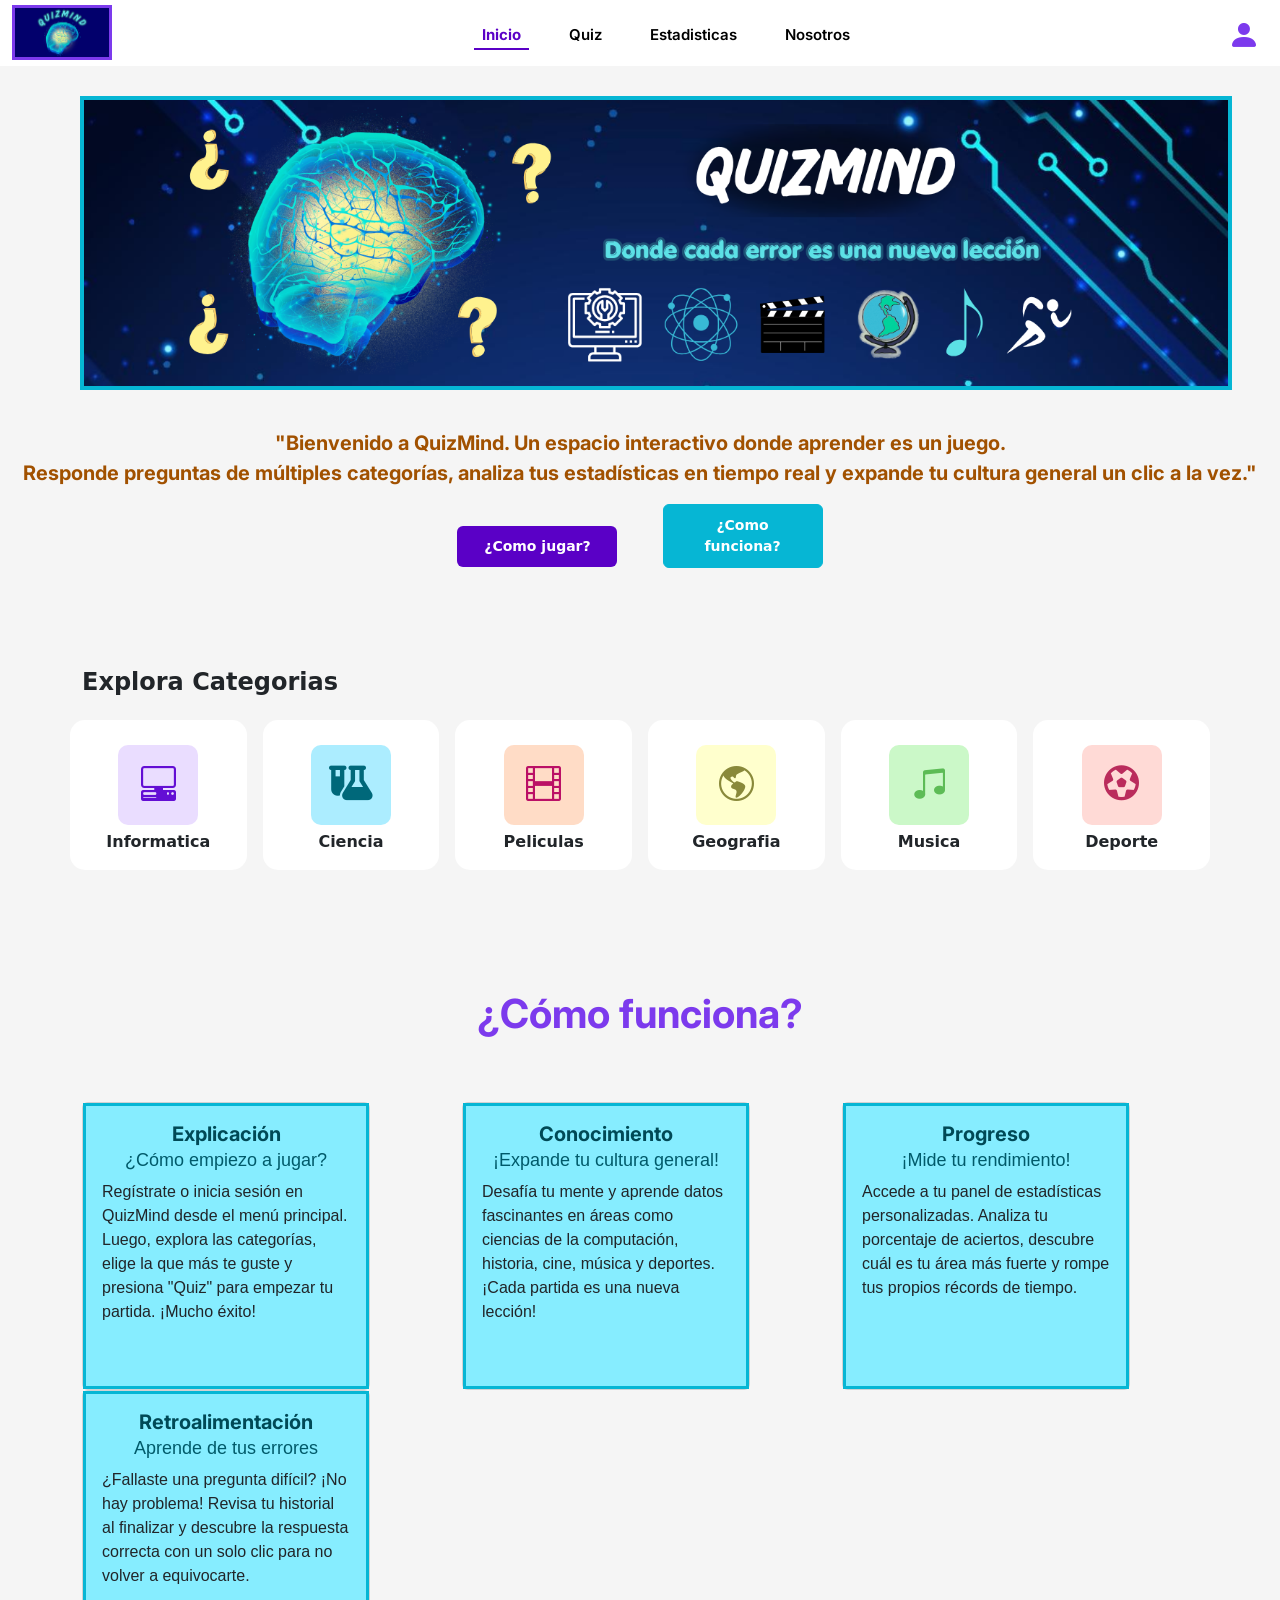
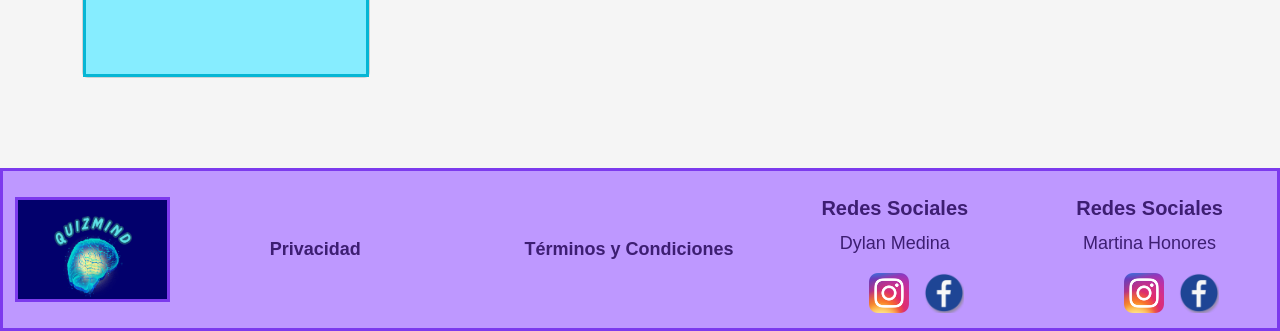
==== index.html @ b4faa13b "avanze final hoy miercoles" ====
<!doctype html>
<html lang="es">
  <head>
    <meta charset="utf-8">
    <meta name="viewport" content="width=device-width, initial-scale=1">
    <title>Index</title>
    <link href="https://cdn.jsdelivr.net/npm/bootstrap@5.3.8/dist/css/bootstrap.min.css" rel="stylesheet" integrity="sha384-sRIl4kxILFvY47J16cr9ZwB07vP4J8+LH7qKQnuqkuIAvNWLzeN8tE5YBujZqJLB" crossorigin="anonymous">
    <link rel="stylesheet" href="/Css/style.css">

    <link rel="stylesheet" href="https://cdn.jsdelivr.net/npm/bootstrap-icons@1.11.3/font/bootstrap-icons.min.css">
    <link rel="stylesheet" href="https://cdnjs.cloudflare.com/ajax/libs/font-awesome/6.5.2/css/all.min.css" />
    <link href="https://fonts.googleapis.com/css2?family=Montserrat:wght@400;500;600;700&display=swap" rel="stylesheet">

    <link rel="preconnect" href="https://fonts.googleapis.com">
    <link rel="preconnect" href="https://fonts.gstatic.com" crossorigin>
    <link href="https://fonts.googleapis.com/css2?family=Inter:wght@300;400;600;700&display=swap" rel="stylesheet">
  </head>
<body>
  <nav class="navbar navbar-expand-lg bg-body-tertiary p-0">
    <div class="container-fluid barra-navegacion">
      <a class="navbar-brand m-0" href="/index.html" style="z-index: 2;">
        <img src="/Img/Logo Proyecto Quiz Interactivo.png" alt="Logo de QuizMind" class="logo-navbar">
      </a>

      <button style="background-color: white;" class="navbar-toggler" type="button" data-bs-toggle="collapse" data-bs-target="#navbarSupportedContent" aria-controls="navbarSupportedContent" aria-expanded="false" aria-label="Toggle navigation">
        <span class="navbar-toggler-icon"></span>
      </button>
      
      <div class="collapse navbar-collapse" id="navbarSupportedContent">
        
        <div class="flex-lg-fill d-none d-lg-block"></div>

        <ul class="navbar-nav nav-underline mx-auto mb-2 mb-lg-0"> 
          <li class="nav-item texto-color">
            <a class="nav-link mx-2 active link-index" aria-current="page" href="/index.html">Inicio</a>
          </li>
          <li class="nav-item texto-color">
            <a class="nav-link mx-2" id="link-quiz-desde-index" href="#">Quiz</a>
          </li>
          <li class="nav-item texto-color">
            <a class="nav-link mx-2" href="/estadisticas.html">Estadisticas</a>
          </li>
          <li class="nav-item texto-color">
            <a class="nav-link mx-2" href="/nosotros.html">Nosotros</a>
          </li>
        </ul>
        
        <ul class="navbar-nav d-flex align-items-center justify-content-end flex-lg-fill" id="seccion-login"> 
          <li class="nav-item texto-color">
            <a class="nav-link link-opacity-50 link-opacity-100-hover" href="#" data-bs-toggle="modal" data-bs-target="#modalComentarios">
              <i class="bi bi-person-fill fs-2 i-login"></i>
            </a>
          </li>
        </ul>

        <ul class="navbar-nav d-flex align-items-center justify-content-end flex-lg-fill icono-sesionCorrecta" id="icono-sesion-correcta"> 
          <li class="nav-item texto-color">
            <i class="bi bi-person-check-fill fs-2" style="color: #1fb7e9; padding-right: 15px;"></i>
          </li>
        </ul>

      </div>
    </div>
  </nav>
  
  <!--secciones modal:  -->

  <!--modal login: -->
  <div class="modal fade" id="modalComentarios" tabindex="-1" aria-labelledby="modalComentariosLabel" aria-hidden="true">
    <div class="modal-dialog">
      <div class="modal-content text-dark">
        <form id="login">
          <div class="modal-header fondo-titulo">
            <p class="fw-bold titulo-sesion mb-0" id="modalComentariosLabel">Registrate</p>
            <button type="button" class="btn-close" data-bs-dismiss="modal" aria-label="Close"></button>
          </div>
          
          <div class="modal-body">
            <label for="loginUser" class="form-label fw-bold">Usuario</label>
            <input type="text" class="form-control form-control-sm mb-3" id="loginUser" placeholder="Nombre de usuario" name="nombre" required>
            
            <label for="loginEmail" class="form-label fw-bold">Correo electrónico</label>
            <input type="email" class="form-control form-control-sm mb-3" id="loginEmail" placeholder="Correo existente" name="gmail" required>
            
            <label for="loginPassword" class="form-label fw-bold">Contraseña</label>
            <input type="password" class="form-control form-control-sm mb-3" id="loginPassword" placeholder="Contraseña" name="contraseña" required>
          </div>
          
          <div class="modal-footer color-btn">
            <div class="d-grid gap-2 col-10 mx-auto">
              <button type="submit" class="btn btn-md" id="btn-enviar"  style="background-color: #7C3AED; color: white;">Enviar</button>
            </div>
          </div>
        </form>
      </div>
    </div>
  </div>
  <!--banner principal-->
  <div class="container-fluid p-0 m-0 d-flex justify-content-center">
    <div class="row">
      <div class="col-12"> <!--  /Img/Banner Proyecto Quiz Interactivo.png    -->
        <picture>
          <img src="/Img/Banner Proyecto Quiz Interactivo.png" class="img-fluid img-banner" alt="Banner de QuizMind">
        </picture>
        <p class="banner-description">"Bienvenido a QuizMind. Un espacio interactivo donde aprender es un juego. </br>Responde preguntas de múltiples categorías, 
        analiza tus estadísticas en tiempo real y expande tu cultura general un clic a la vez."</p>
      </div>
      <div class="col-12 text-center">
        <button class="btn1" id="botonQuizRapido">¿Como jugar?</button>
        <button class="btn2" id="btn-comofunciona">¿Como funciona?</button> 
      </div>
      <div id="contenedorModal"></div>
    </div>
  </div>
  
  <div class="seccion-alerta" id="alerta">
    
  </div>


<!--seccion de categorias-->

  <div class="container" id="seccion-categorias">
    <div id="titulo-categorias">
      <h4>Explora Categorias</h4>
    </div>
    <div class="row row-cols-7 gap-3 text-center ">

      <div class="col col-categorias justify-content-center">
        <a href="#" class="text-decoration-none text-reset" id="cInformatica">
          <div id="icono1" class="mx-auto seccion-icono">
            <i class="bi bi-pc-display-horizontal icono-diseño"></i>
          </div>
          <div class="categorias-descripcion">
            <p class="mb-0">Informatica</p> 
          </div>
        </a>
      </div>

      <div class="col col-categorias justify-content-center">
        <a href="#" class="text-decoration-none text-reset" id="cCiencia">
          <div id="icono2" class="mx-auto seccion-icono">
            <i class="fa-solid fa-flask-vial icono-diseño"></i>
          </div>

          <div class="categorias-descripcion">
            <p>Ciencia</p>
          </div>
        </a>
      </div>

      <div class="col col-categorias justify-content-center">
        <a href="#" class="text-decoration-none text-reset "id="cPeliculas">
          <div id="icono3" class="mx-auto seccion-icono">
            <i class="bi bi-film icono-diseño"></i>
          </div>

          <div class="categorias-descripcion">
            <p>Peliculas</p>
          </div>
        </a>
      </div>

      <div class="col col-categorias justify-content-center">
        <a href="#" class="text-decoration-none text-reset "id="cGeografia">
          <div id="icono4" class="mx-auto seccion-icono">
            <i class="bi bi-globe-americas icono-diseño"></i>
          </div>

          <div class="categorias-descripcion">
            <p>Geografia</p>
          </div>
        </a>
      </div>

      <div class="col col-categorias justify-content-center">
        <a href="#" class="text-decoration-none text-reset "id="cMusica">
          <div id="icono5" class="mx-auto seccion-icono">
            <i class="bi bi-music-note-beamed icono-diseño"></i>
          </div>

          <div class="categorias-descripcion">
            <p>Musica</p>
          </div>
        </a>
      </div>

      <div class="col col-categorias justify-content-center">
        <a href="#" class="text-decoration-none text-reset "id="cDeportes">
          <div id="icono6" class="mx-auto seccion-icono">
            <i class="fa-regular fa-futbol icono-diseño"></i>
          </div>

          <div class="categorias-descripcion">
            <p>Deporte</p>
          </div>
        </a>
      </div>

    </div>
  </div>

  <div id="contenedorModalDificultad"></div>


  <br><br><br><br><br>
<!--seccion como funciona: 4 tarjetas-->
  <h1>¿Cómo funciona?</h1>
  <div class="container">
    <div class="row">
      <div class="col"> <!--tarjeta 1-->
        <div class="card"> 
          <div class="card-body">
            <h5 class="card-title">Explicación</h5>
            <h6 class="card-subtitle mb-2">¿Cómo empiezo a jugar?</h6>
            <p class="card-text">Regístrate o inicia sesión en QuizMind desde el menú principal. 
              Luego, explora las categorías, elige la que más te guste y presiona "Quiz" para empezar tu partida. ¡Mucho éxito!
            </p>
          </div>
        </div>
      </div>
      <div class="col"> <!--tarjeta 2-->
        <div class="card"> 
          <div class="card-body">
            <h5 class="card-title">Conocimiento</h5>
            <h6 class="card-subtitle mb-2">¡Expande tu cultura general!</h6>
            <p class="card-text">Desafía tu mente y aprende datos fascinantes en áreas como ciencias de la computación, historia, cine, música y deportes. 
              ¡Cada partida es una nueva lección!
            </p>
          </div>
        </div>
      </div>
      <div class="col"> <!--tarjeta 3-->
        <div class="card"> 
          <div class="card-body">
            <h5 class="card-title">Progreso</h5>
            <h6 class="card-subtitle mb-2">¡Mide tu rendimiento!</h6>
            <p class="card-text">Accede a tu panel de estadísticas personalizadas. Analiza tu porcentaje de aciertos, descubre cuál es tu área más fuerte 
              y rompe tus propios récords de tiempo.
            </p>
          </div>
        </div>
      </div>
      <div class="col"> <!--tarjeta 4-->
        <div class="card">
          <div class="card-body">
            <h5 class="card-title">Retroalimentación</h5>
            <h6 class="card-subtitle mb-2">Aprende de tus errores</h6>
            <p class="card-text">¿Fallaste una pregunta difícil? ¡No hay problema! Revisa tu historial al finalizar y descubre la respuesta correcta con un 
              solo clic para no volver a equivocarte.
            </p>
          </div>
        </div>
      </div>
    </div>
  </div>
  <!--pie de pagina-->
  <footer class="container-fluid">
    <div class="row">
      <div class="col">
        <img src="/Img/logo-proyecto-footer.png" alt="Logo" class="img-footer">
      </div>
      <div class="col">
        <a href="#" class="links-footer">Privacidad</a>
      </div>
      <div class="col">
        <a href="#" class="links-footer">Términos y Condiciones</a>
      </div>
      <div class="col rrss">
        <h5 class="h5-footer">Redes Sociales</h5>
        <p class="p-footer">Dylan Medina</p>
        <a href="#"><img src="/Img/logo-ig-sin_fondo.png" class="img-rrss" id="ig1" alt="Instagram"></a>
        <a href="#"><img src="/Img/logo-facebook-sin_fondo.png" class="img-rrss" alt="Facebook"></a>
      </div>
        <div class="col rrss">
          <h5 class="h5-footer">Redes Sociales</h5>
          <p class="p-footer">Martina Honores</p>
          <a href="https://www.instagram.com/princess.darks"><img src="/Img/logo-ig-sin_fondo.png" class="img-rrss" id="ig2" alt="Instagram"></a>
          <a href="https://web.facebook.com/profile.php?id=61559574287028"><img src="/Img/logo-facebook-sin_fondo.png" class="img-rrss" alt="Facebook"></a>
        </div>
    </div>
  </footer>
  <script src="https://cdn.jsdelivr.net/npm/bootstrap@5.3.8/dist/js/bootstrap.bundle.min.js" integrity="sha384-FKyoEForCGlyvwx9Hj09JcYn3nv7wiPVlz7YYwJrWVcXK/BmnVDxM+D2scQbITxI" crossorigin="anonymous"></script>

  <script src="/Js/main.js"></script>
</body>
</html>
---- Css/style.css ----
body{   /*texto para ver si se subio*/
    background-color: #F5F5F5;
}
.linea div{
    border: 1px solid red;
}
.barra-navegacion{
    background-color: #ffffff;
    font-size: 15px;
    font-family: Inter, sans-serif;
    font-weight: 600;
}
.texto-color a{
    color: rgb(0, 0, 0) !important;
}
.nav-underline .nav-link:hover {
    --bs-nav-underline-border-color: #5A00C6 !important; 
    color: #5A00C6 !important; 
}
/* Cambia el color de la línea en la pestaña que está activa (Active) */
.nav-underline .nav-link.active {
    --bs-nav-underline-border-color: #5A00C6 !important; 
    color: #5A00C6 !important; 
}
/* Reduce la separación entre el texto y la línea de nav-underline */
.navbar-nav .nav-link {
    padding-bottom: 2px; 
}
.logo-navbar{
    width: 100px; 
    height: 55px; 
    object-position: left;
    border: 3px solid #7C3AED;
    margin-bottom: 1px;
}
/*icono login*/
.i-login{
    color:#7C3AED;
}

.ocultar-register{
    display: none !important;
}
.icono-sesionCorrecta{
    display: none !important;
}
.seccion-alerta{
    position: fixed;
    top: 20%; 
    left: 50%;
    transform: translate(-50%, -50%); 
    border-radius: 5px;
}

.desactivador-de-alerta{
    display: none !important;
}

/*img del banner*/
.img-banner{
    width: 90%;
    margin-top: 30px;
    margin-left: 80px;
    border: 4px solid #06B6D4;
}
/*breve descripcion bajo el banner*/
.banner-description{
    text-align: center;
    margin-top: 3%;
    font-size: 20px;
    font-family: Inter, sans-serif;
    font-weight: bold;
    color:#A15100;
}
/*diseno de botones bajo el banner*/

.btn1, .btn2 {
    padding: 10px 22px; 
    font-size: 14px;
    font-weight: 600; 
    border: none;
    border-radius: 6px; 
    width: 160px;
}
.btn1 {
    background-color: #5A00C6; 
    color: #ffffff;
    margin-right: 40px;
}
.btn2 {
    background-color: #06B6D4; 
    color: #ffffff;
    border: 1px solid #06B6D4; 
}
.btn1, .btn2 {
    transition: transform 0.2s ease, color 0.2s ease;
}

.btn2:hover, .btn1:hover{
    transform: translateY(-5px);
}

/* aca termina */

/* col-categoria */
/*diseño modal de quiz rapido */
.titulo-modal-btn{
    text-align: center;
    font-family: Inter, sans-serif;
    font-weight: bold;
    color: #630ED4;
}
.btn1-cerrar-modal{
    color: #A15100;
}
.h3-modal-btn{
    text-align: justify;
    font-family: Inter, sans-serif;
    font-weight: bold;
    color: #630ED4;
    margin-top: 3%;
}
.p-modal-btn{
    text-align: justify;
    font-family: Montserrat, sans-serif;
    color: #333;
    margin-top: 3%;
}
.img1-modal{
    width: 10%;
    text-align: justify;
    margin-bottom: 10px;
}
.btn2-cerrar-modal{
    padding: 10px 22px; 
    font-size: 14px;
    font-weight: 600; 
    border-radius: 6px; 
    background-color: #A15100;
}
.img-quiz{
    width: 40%;
    margin-top: 2%;
    margin-bottom: 3%;
    margin-left: 30%;
    border: 3px solid #7C3AED;
    text-align: center;
}
.category-title{
    margin-left: 9%;
    font-family: Arial, Helvetica, sans-serif;
    font-size: 20px;
    font-weight: bold;
    color: #A15100;
}
.question-title{
    text-align: left;
    margin-left: 9%;
    margin-top: 2%;
    color: #7C3AED;
    font-size: 20px;
    font-weight: bold;
}
.alternativa-a{
    background-color: #06B6D4; 
    color: #333;
    border: 1px solid #06B6D4; 
    margin-top: 3%;
    width: 20%;
    font-size: 18px;
    padding: 10px 22px; 
}
.alternativa-a:hover{
    background-color: #A15100;
    color: white;
}
.alternativa-b{
    background-color: #06B6D4; 
    color: #333;
    border: 1px solid #06B6D4; 
    margin-top: 3%;
    margin-left: 5%;
    width: 20%;
    font-size: 18px;
    padding: 10px 22px; 
}
.alternativa-b:hover{
    background-color: #A15100;
    color: white;
}
.alternativa-c{
    background-color: #06B6D4; 
    color: #333;
    border: 1px solid #06B6D4; 
    margin-top: 3%;
    width: 20%;
    font-size: 18px;
    padding: 10px 22px; 

}
.alternativa-c:hover{
    background-color: #A15100;
    color: white;
}
.alternativa-d{
    background-color: #06B6D4; 
    color: #333;
    border: 1px solid #06B6D4; 
    margin-top: 3%;
    margin-left: 5%;
    width: 20%;
    font-size: 18px;
    padding: 10px 22px; 
}
.alternativa-d:hover{
    background-color: #A15100;
    color: white;
}
.saltar{
    padding: 10px 22px; 
    font-size: 14px;
    font-weight: 600; 
    border: none;
    width: 160px;
    margin-left: 39%;
    margin-top: 3%;
    background-color: #7C3AED;
}
.saltar:hover{
    background-color: #06B6D4;;
    color: #333;
}
.siguiente{
    padding: 10px 22px; 
    font-size: 14px;
    font-weight: 600; 
    border: none;
    width: 160px;
    margin-top: 3%;
    background-color: #7C3AED; 
}
.siguiente:hover{
    background-color: #06B6D4;;
    color: #333;
}
#seccion-categorias{
    margin-top: 100px;
    
}
.col-categorias{
    background-color: white;
    border-radius: 15px;
}
.seccion-icono{
    width: 80px;
    height: 80px;
    border-radius: 10px;
    padding-top: 13px;
    margin-top: 25px;
}

.categorias-descripcion p{
    font-weight: bold;
}
.categorias-descripcion{
    margin-top: 5px;
}

#icono1{
    font-size: 35px;
    color: #630ED4;
    background-color: #EADDFF;
}
#icono2{
    font-size: 35px;
    color: #00687A;
    background-color: #ACEDFF;
}
#icono3{
    font-size: 35px;
    color: #bb1066;
    background-color: #FFDCC6;
}
#icono4{
    font-size: 35px;
    color: #89893a;
    background-color: #ffffcd;
}
#icono5{
    font-size: 35px;
    color: #5dbc56;
    background-color: #cbf8c8 ;
}
#icono6{
    font-size: 35px;
    color: #BA2C5C;
    background-color: #FFDAD6;
}

#titulo-categorias h4{
    font-weight: bold;
    padding-bottom: 15px;
}
/*Diseño modal de dificultades*/
.col-dificultad{
    background-color: #EADDFF;
    border: 3px solid #630ED4;
    margin: 15px;
}
.p-dificultad{
    text-align: center;
    font-family: Inter, sans-serif;
    font-weight: bold;
    font-size: 30px;
    color: #7C3AED;
}
.seccion-dificultad{
    text-align: center;
    width: 120px;
    height: 120px;
    border-radius: 10px;
    padding-top: 13px;
    margin-top: 25px;
}
.iconos-dificultad{
    font-size: 60px;
    font-weight: bold;
    color:#06B6D4;
}
/*Diseño seccion ¿como funciona?*/
h1{
    text-align: center;
    margin-bottom: 5%;
    font-family: Inter, sans-serif;
    font-weight: bold;
    color: #7C3AED;
}
.card{
    width: 18rem;
    height: 18rem;
}
.card-body{
    background-color: #86edff;
    border: 3px solid #06B6D4;
    height: 18rem;
}
.card-title{
    font-family: Inter, sans-serif;
    font-weight: bold;
    text-align: center;
    color: #004956;
}
.card-subtitle{
    font-family: Arial, Helvetica, sans-serif;
    text-align: center;
    color: #005a6a;
    font-size: 18px;
}
.card-text{
    font-family: Arial, Helvetica, sans-serif;
}




/*diseño footer*/
footer{
    margin-top: 7%;
    background-color: #be98ff;
    border: 3px solid #7C3AED;
    padding: 15px;
}
footer > *{
    justify-content: center;
    align-items: center;
}
.img-footer{
    width: 155px; 
    height: 105px; 
    object-position: left;
    border: 3px solid #7C3AED;
}
.links-footer{
    justify-content: center;
    align-items: center;
    text-decoration: none;
    color: #3d1e72;
    font-family: Arial, Helvetica, sans-serif;
    font-size: 18px;
    font-weight: bold;
}
.rrss{
    justify-content: center;
    align-items: center;
}
.img-rrss{
    width: 40px; 
    height: 40px; 
    object-fit: contain; 
}
#ig1{
    margin-right: 10px;
    margin-left: 90px;
}
#ig2{
    margin-right: 10px;
    margin-left: 90px;
}
.h5-footer, .p-footer{
    margin-top: 10px;
    text-align: center;
    font-family: Arial, Helvetica, sans-serif;
    color: #3d1e72;
}
.h5-footer{
    font-weight: bold;
}
.p-footer{
    font-size: 18px;
}







.ocultar_categorias_quiz{
    display: none !important;
}

.seccion-categoria{
    cursor: pointer; /*para cambiar el cursor del puntero a tipo link*/
}



/*diseño para la parte de resumen de resultados del quiz*/
.results {
    text-align: center;
}

.result-icon {
    font-size: 4rem;
    margin-bottom: 20px;
}

.score {
    font-size: 2rem;
    font-weight: bold;
    margin-bottom: 20px;
}

.ocultar-circulo-cargando{
    display: none;
}


.img-quiz{
    width: 70%;
    margin-top: 2%;
    margin-bottom: 3%;
    margin-left: 15%;
    border: 3px solid #7C3AED;
}
.category-title{
    margin-left: 9%;
    font-family: Arial, Helvetica, sans-serif;
    font-size: 20px;
    font-weight: bold;
    color: #A15100;
}
.question-title{
    text-align: left;
    margin-left: 9%;
    margin-top: 2%;
    color: #7C3AED;
    font-size: 20px;
    font-weight: bold;
}
.alternativa-a{
    background-color: #06B6D4; 
    color: #333;
    border: 1px solid #06B6D4; 
    margin-top: 3%;
    width: 20%;
    font-size: 18px;
    padding: 10px 22px; 
}
.alternativa-a:hover{
    background-color: #A15100;
    color: white;
}
.alternativa-b{
    background-color: #06B6D4; 
    color: #333;
    border: 1px solid #06B6D4; 
    margin-top: 3%;
    margin-left: 5%;
    width: 20%;
    font-size: 18px;
    padding: 10px 22px; 
}
.alternativa-b:hover{
    background-color: #A15100;
    color: white;
}
.alternativa-c{
    background-color: #06B6D4; 
    color: #333;
    border: 1px solid #06B6D4; 
    margin-top: 3%;
    width: 20%;
    font-size: 18px;
    padding: 10px 22px; 

}
.alternativa-c:hover{
    background-color: #A15100;
    color: white;
}
.alternativa-d{
    background-color: #06B6D4; 
    color: #333;
    border: 1px solid #06B6D4; 
    margin-top: 3%;
    margin-left: 5%;
    width: 20%;
    font-size: 18px;
    padding: 10px 22px; 
}
.alternativa-d:hover{
    background-color: #A15100;
    color: white;
}
.saltar{
    padding: 10px 22px; 
    font-size: 14px;
    font-weight: 600; 
    border: none;
    width: 160px;
    margin-left: 485px;
    margin-top: 3%;
    background-color: #7C3AED;
    margin-left: 39%;
}
.saltar:hover{
    background-color: #06B6D4;;
    color: #333;
}
.siguiente{
    padding: 10px 22px; 
    font-size: 14px;
    font-weight: 600; 
    border: none;
    width: 160px;
    margin-top: 3%;
    background-color: #7C3AED; 
}
.siguiente:hover{
    background-color: #06B6D4;;
    color: #333;
}
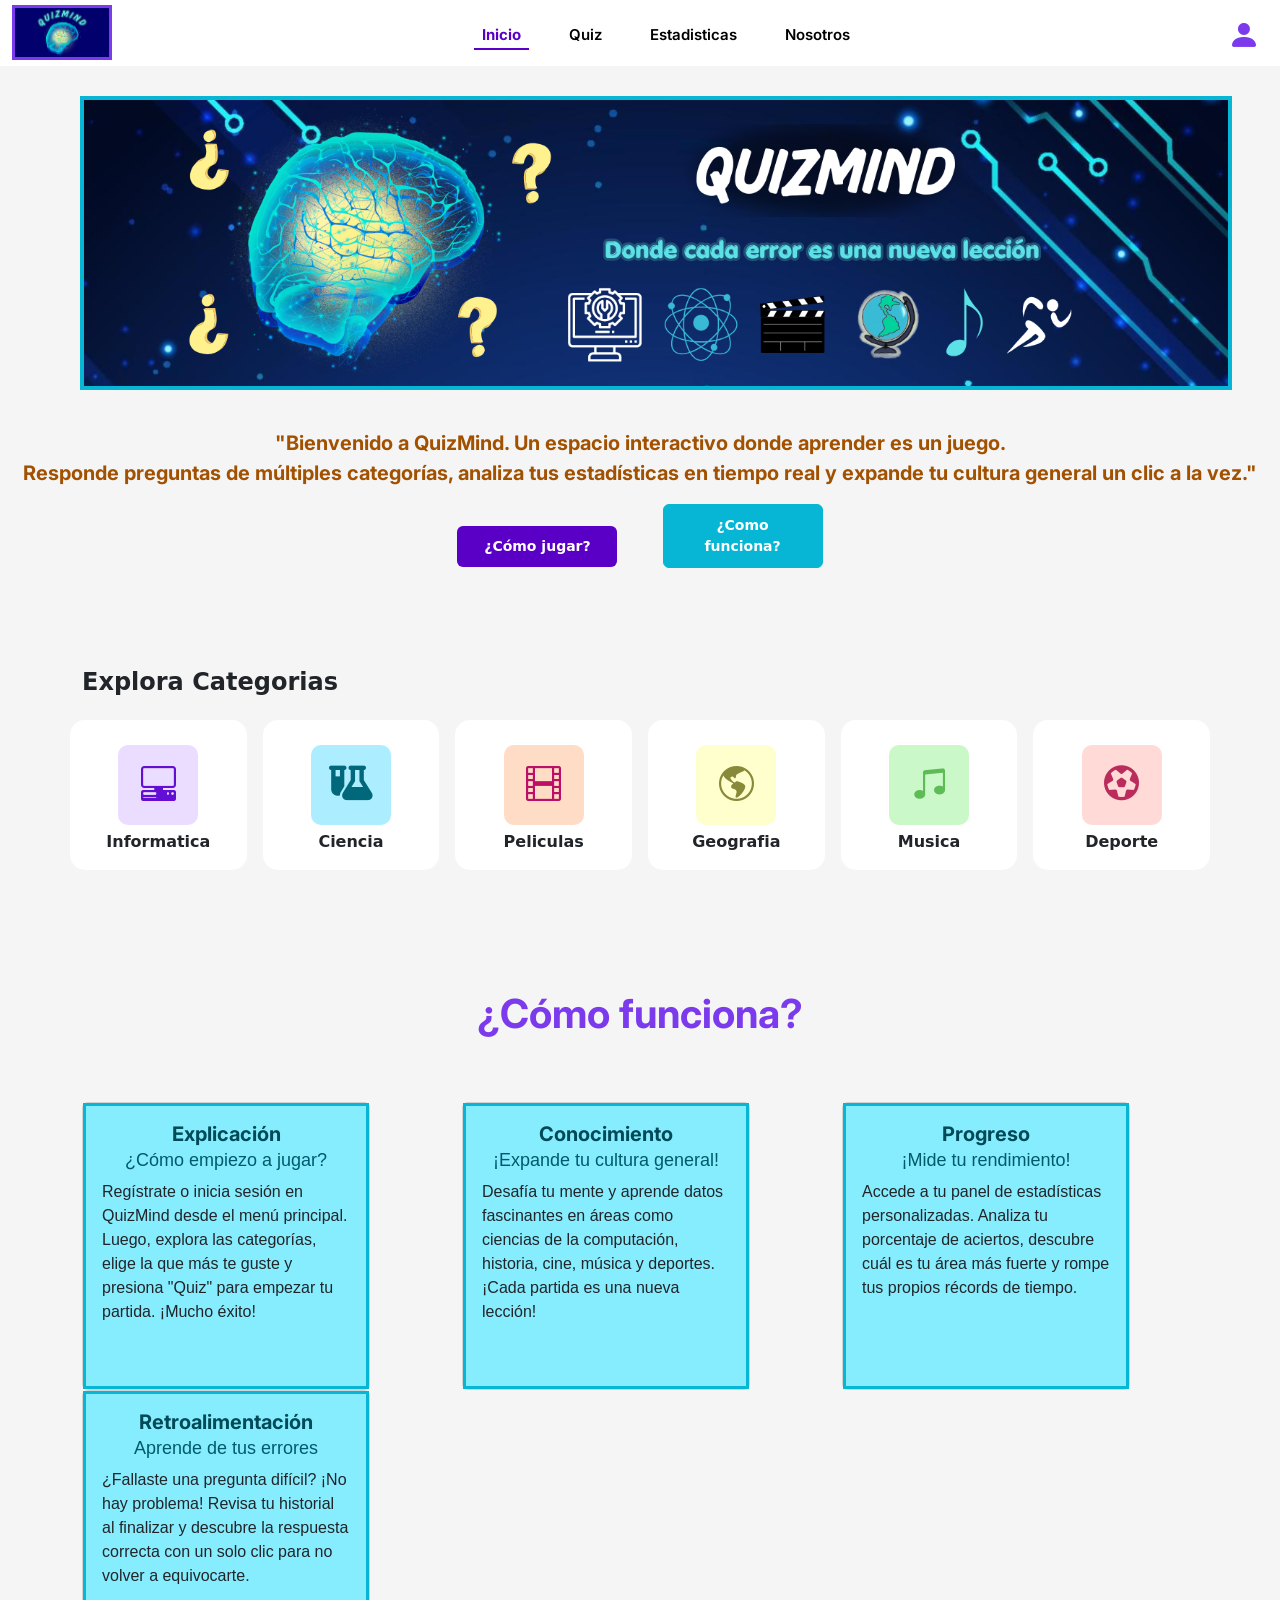
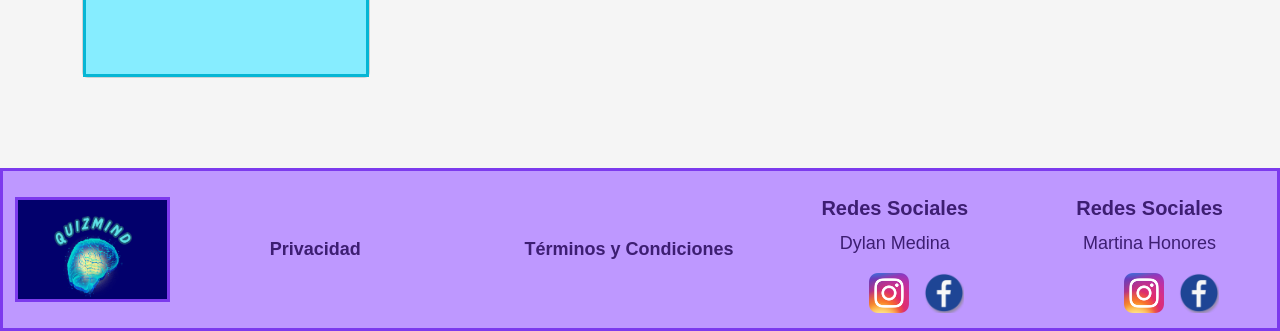
==== commit 027433fe: "merge con el codigo martina" ====
--- a/index.html
+++ b/index.html
@@ -106,7 +106,7 @@
         analiza tus estadísticas en tiempo real y expande tu cultura general un clic a la vez."</p>
       </div>
       <div class="col-12 text-center">
-        <button class="btn1" id="botonQuizRapido">¿Como jugar?</button>
+        <button class="btn1" id="botonQuizRapido">¿Cómo jugar?</button>
         <button class="btn2" id="btn-comofunciona">¿Como funciona?</button> 
       </div>
       <div id="contenedorModal"></div>
@@ -199,6 +199,7 @@
 
     </div>
   </div>
+
 
   <div id="contenedorModalDificultad"></div>
 
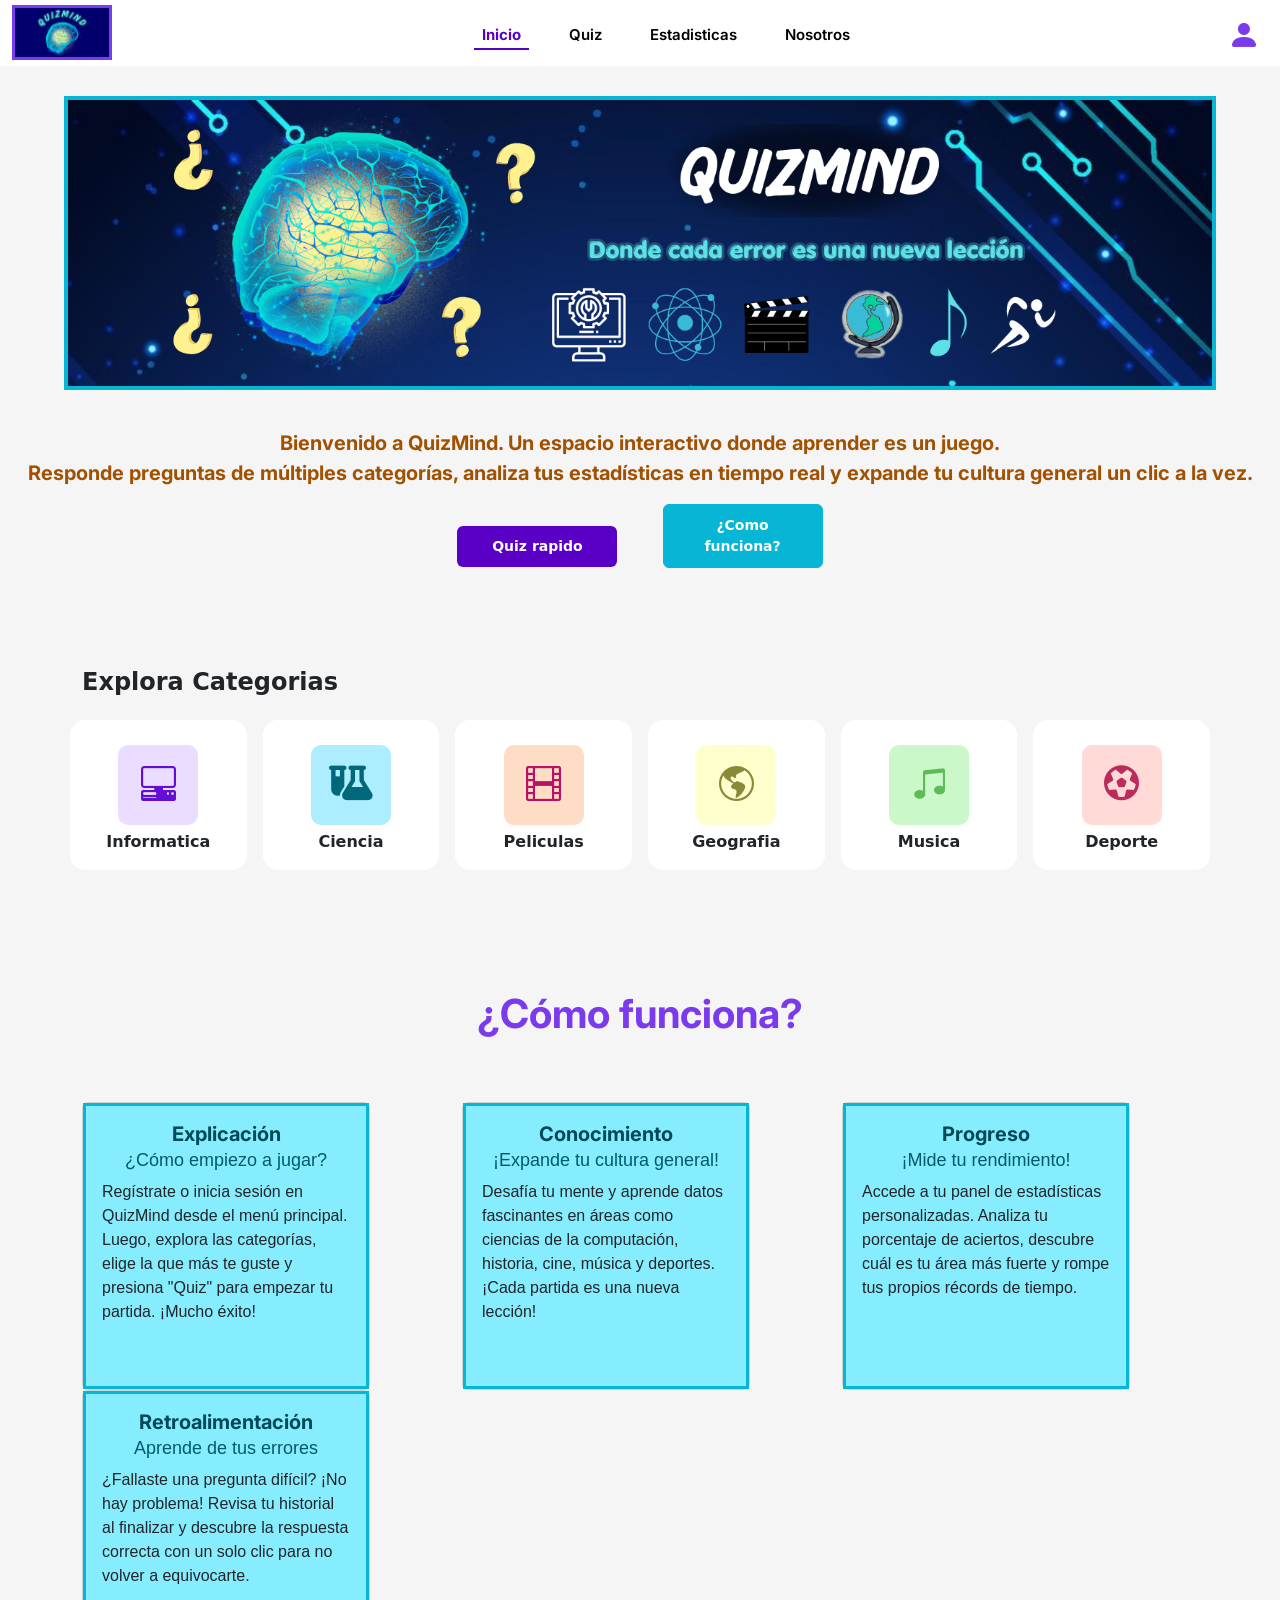
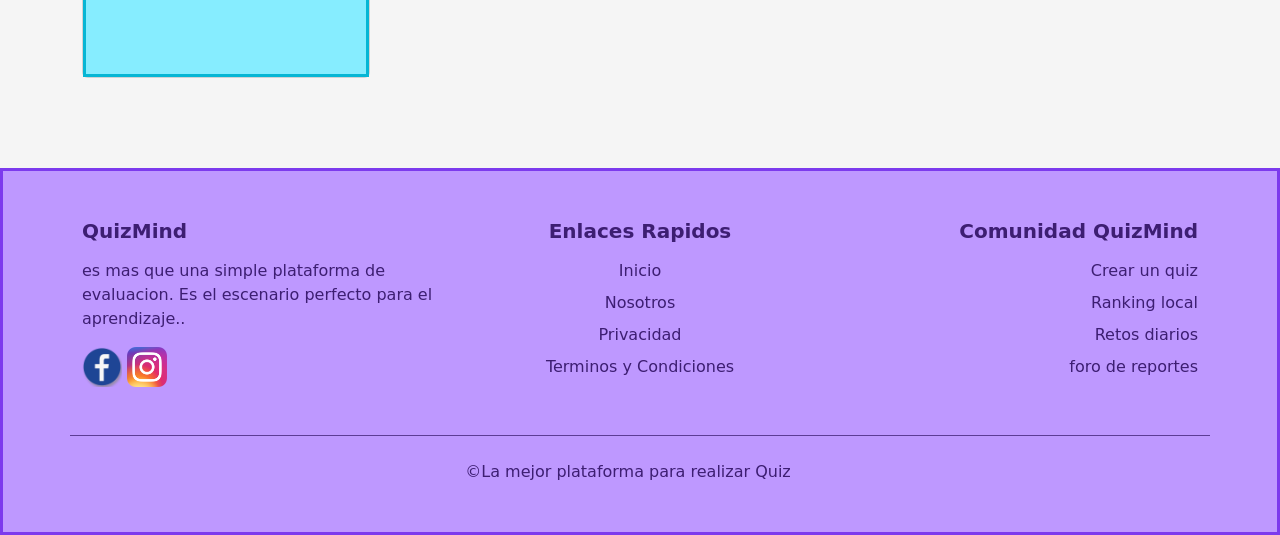
==== commit d0bb7f45: "codigo resposivo pero me cargue la parte para realizar quiz" ====
--- a/index.html
+++ b/index.html
@@ -66,7 +66,7 @@
   <!--secciones modal:  -->
 
   <!--modal login: -->
-  <div class="modal fade" id="modalComentarios" tabindex="-1" aria-labelledby="modalComentariosLabel" aria-hidden="true">
+  <div class="modal fade " id="modalComentarios" tabindex="-1" aria-labelledby="modalComentariosLabel" aria-hidden="true">
     <div class="modal-dialog">
       <div class="modal-content text-dark">
         <form id="login">
@@ -95,21 +95,23 @@
       </div>
     </div>
   </div>
+
+
   <!--banner principal-->
   <div class="container-fluid p-0 m-0 d-flex justify-content-center">
     <div class="row">
-      <div class="col-12"> <!--  /Img/Banner Proyecto Quiz Interactivo.png    -->
+      <div class="col-12">
         <picture>
-          <img src="/Img/Banner Proyecto Quiz Interactivo.png" class="img-fluid img-banner" alt="Banner de QuizMind">
+          <img src="/Img/Banner Proyecto Quiz Interactivo.png" class="img-fluid img-banner mx-auto d-block" alt="Banner de QuizMind">
         </picture>
-        <p class="banner-description">"Bienvenido a QuizMind. Un espacio interactivo donde aprender es un juego. </br>Responde preguntas de múltiples categorías, 
-        analiza tus estadísticas en tiempo real y expande tu cultura general un clic a la vez."</p>
+        <p class="banner-description">Bienvenido a QuizMind. Un espacio interactivo donde aprender es un juego. </br>Responde preguntas de múltiples categorías, 
+        analiza tus estadísticas en tiempo real y expande tu cultura general un clic a la vez.</p>
       </div>
       <div class="col-12 text-center">
-        <button class="btn1" id="botonQuizRapido">¿Cómo jugar?</button>
+        <button class="btn1">Quiz rapido</button>
         <button class="btn2" id="btn-comofunciona">¿Como funciona?</button> 
       </div>
-      <div id="contenedorModal"></div>
+
     </div>
   </div>
   
@@ -124,7 +126,7 @@
     <div id="titulo-categorias">
       <h4>Explora Categorias</h4>
     </div>
-    <div class="row row-cols-7 gap-3 text-center ">
+    <div class="row row-cols-7 gap-3 text-center columnas-categorias">
 
       <div class="col col-categorias justify-content-center">
         <a href="#" class="text-decoration-none text-reset" id="cInformatica">
@@ -205,82 +207,105 @@
 
 
   <br><br><br><br><br>
+
 <!--seccion como funciona: 4 tarjetas-->
-  <h1>¿Cómo funciona?</h1>
+<h1>¿Cómo funciona?</h1>
+<div class="container">
+  <div class="row contenido-tarjeta">
+    <div class="col"> <!--tarjeta 1-->
+      <div class="card"> 
+        <div class="card-body">
+          <h5 class="card-title">Explicación</h5>
+          <h6 class="card-subtitle mb-2">¿Cómo empiezo a jugar?</h6>
+          <p class="card-text">Regístrate o inicia sesión en QuizMind desde el menú principal. 
+            Luego, explora las categorías, elige la que más te guste y presiona "Quiz" para empezar tu partida. ¡Mucho éxito!
+          </p>
+        </div>
+      </div>
+    </div>
+    <div class="col"> <!--tarjeta 2-->
+      <div class="card"> 
+        <div class="card-body">
+          <h5 class="card-title">Conocimiento</h5>
+          <h6 class="card-subtitle mb-2">¡Expande tu cultura general!</h6>
+          <p class="card-text">Desafía tu mente y aprende datos fascinantes en áreas como ciencias de la computación, historia, cine, música y deportes. 
+            ¡Cada partida es una nueva lección!
+          </p>
+        </div>
+      </div>
+    </div>
+    <div class="col"> <!--tarjeta 3-->
+      <div class="card"> 
+        <div class="card-body">
+          <h5 class="card-title">Progreso</h5>
+          <h6 class="card-subtitle mb-2">¡Mide tu rendimiento!</h6>
+          <p class="card-text">Accede a tu panel de estadísticas personalizadas. Analiza tu porcentaje de aciertos, descubre cuál es tu área más fuerte 
+            y rompe tus propios récords de tiempo.
+          </p>
+        </div>
+      </div>
+    </div>
+    <div class="col"> <!--tarjeta 4-->
+      <div class="card">
+        <div class="card-body">
+          <h5 class="card-title">Retroalimentación</h5>
+          <h6 class="card-subtitle mb-2">Aprende de tus errores</h6>
+          <p class="card-text">¿Fallaste una pregunta difícil? ¡No hay problema! Revisa tu historial al finalizar y descubre la respuesta correcta con un 
+            solo clic para no volver a equivocarte.
+          </p>
+        </div>
+      </div>
+    </div>
+  </div>
+</div>
+<!--pie de pagina-->
+
+<footer class="gradient-footer text-white py-5 ">
   <div class="container">
+    <div class="row g-4 contenido-footer">
+      <!-- Company Info -->
+      <div class="col col-lg-4">
+        <h5 class="fw-bold mb-3"> QuizMind </h5>
+        <p>es mas que una simple plataforma de evaluacion. Es el escenario perfecto para el aprendizaje..</p>
+        <img src="/Img/logo-facebook-sin_fondo.png" alt="img" style="width: 40px;">
+        <img src="/Img/logo-ig-sin_fondo.png" alt="img" style="width: 40px;">
+      </div>
+
+      <!-- Quick Links -->
+      
+
+      <div class="col-lg-4 col-md-3 mb-3 texto-centreado">
+          <h5 class="fw-bold mb-3">Enlaces Rapidos</h5>
+          <ul class="list-unstyled">
+          <li class="mb-2"><a href="#" class="footer-link link">Inicio</a></li>
+          <li class="mb-2"><a href="#" class="footer-link link">Nosotros</a></li>
+          <li class="mb-2"><a href="#" class="footer-link link">Privacidad</a></li>
+          <li class="mb-2"><a href="#" class="footer-link link">Terminos y Condiciones</a></li>
+        </ul>
+      </div>
+
+      <!-- Newsletter -->
+      <div class="col-lg-4 col-md-4 texto-final">
+        <h5 class="fw-bold mb-3">Comunidad QuizMind</h5>
+        <ul class="list-unstyled">
+          <li class="mb-2"><a href="#" class="footer-link link">Crear un quiz</a></li>
+          <li class="mb-2"><a href="#" class="footer-link link">Ranking local</a></li>
+          <li class="mb-2"><a href="#" class="footer-link link">Retos diarios</a></li>
+          <li class="mb-2"><a href="#" class="footer-link link">foro de reportes</a></li>
+        </ul>
+      </div>
+
+    <hr class="my-4 opacity-75">
+
+    <!-- Copyright -->
     <div class="row">
-      <div class="col"> <!--tarjeta 1-->
-        <div class="card"> 
-          <div class="card-body">
-            <h5 class="card-title">Explicación</h5>
-            <h6 class="card-subtitle mb-2">¿Cómo empiezo a jugar?</h6>
-            <p class="card-text">Regístrate o inicia sesión en QuizMind desde el menú principal. 
-              Luego, explora las categorías, elige la que más te guste y presiona "Quiz" para empezar tu partida. ¡Mucho éxito!
-            </p>
-          </div>
-        </div>
-      </div>
-      <div class="col"> <!--tarjeta 2-->
-        <div class="card"> 
-          <div class="card-body">
-            <h5 class="card-title">Conocimiento</h5>
-            <h6 class="card-subtitle mb-2">¡Expande tu cultura general!</h6>
-            <p class="card-text">Desafía tu mente y aprende datos fascinantes en áreas como ciencias de la computación, historia, cine, música y deportes. 
-              ¡Cada partida es una nueva lección!
-            </p>
-          </div>
-        </div>
-      </div>
-      <div class="col"> <!--tarjeta 3-->
-        <div class="card"> 
-          <div class="card-body">
-            <h5 class="card-title">Progreso</h5>
-            <h6 class="card-subtitle mb-2">¡Mide tu rendimiento!</h6>
-            <p class="card-text">Accede a tu panel de estadísticas personalizadas. Analiza tu porcentaje de aciertos, descubre cuál es tu área más fuerte 
-              y rompe tus propios récords de tiempo.
-            </p>
-          </div>
-        </div>
-      </div>
-      <div class="col"> <!--tarjeta 4-->
-        <div class="card">
-          <div class="card-body">
-            <h5 class="card-title">Retroalimentación</h5>
-            <h6 class="card-subtitle mb-2">Aprende de tus errores</h6>
-            <p class="card-text">¿Fallaste una pregunta difícil? ¡No hay problema! Revisa tu historial al finalizar y descubre la respuesta correcta con un 
-              solo clic para no volver a equivocarte.
-            </p>
-          </div>
-        </div>
-      </div>
-    </div>
-  </div>
-  <!--pie de pagina-->
-  <footer class="container-fluid">
-    <div class="row">
-      <div class="col">
-        <img src="/Img/logo-proyecto-footer.png" alt="Logo" class="img-footer">
-      </div>
-      <div class="col">
-        <a href="#" class="links-footer">Privacidad</a>
-      </div>
-      <div class="col">
-        <a href="#" class="links-footer">Términos y Condiciones</a>
-      </div>
-      <div class="col rrss">
-        <h5 class="h5-footer">Redes Sociales</h5>
-        <p class="p-footer">Dylan Medina</p>
-        <a href="#"><img src="/Img/logo-ig-sin_fondo.png" class="img-rrss" id="ig1" alt="Instagram"></a>
-        <a href="#"><img src="/Img/logo-facebook-sin_fondo.png" class="img-rrss" alt="Facebook"></a>
-      </div>
-        <div class="col rrss">
-          <h5 class="h5-footer">Redes Sociales</h5>
-          <p class="p-footer">Martina Honores</p>
-          <a href="https://www.instagram.com/princess.darks"><img src="/Img/logo-ig-sin_fondo.png" class="img-rrss" id="ig2" alt="Instagram"></a>
-          <a href="https://web.facebook.com/profile.php?id=61559574287028"><img src="/Img/logo-facebook-sin_fondo.png" class="img-rrss" alt="Facebook"></a>
-        </div>
-    </div>
-  </footer>
+            <div class="col-md-12 text-center">
+                <p class="mb-0">&copy;La mejor plataforma para realizar Quiz</p>
+            </div>
+    </div>
+  </div>
+</footer>
+
   <script src="https://cdn.jsdelivr.net/npm/bootstrap@5.3.8/dist/js/bootstrap.bundle.min.js" integrity="sha384-FKyoEForCGlyvwx9Hj09JcYn3nv7wiPVlz7YYwJrWVcXK/BmnVDxM+D2scQbITxI" crossorigin="anonymous"></script>
 
   <script src="/Js/main.js"></script>
--- a/Css/style.css
+++ b/Css/style.css
@@ -561,4 +561,61 @@
 .siguiente:hover{
     background-color: #06B6D4;;
     color: #333;
-}+}
+
+
+.gradient-footer {
+    background-color: #be98ff;
+    color: #3d1e72 !important;
+}
+
+.link{
+    color: #3d1e72 !important;
+}
+
+.footer-link {
+    color: rgba(255, 255, 255, 0.8);
+    text-decoration: none;
+    transition: color 0.3s ease;
+}
+
+
+.newsletter-input {
+    background: rgba(255, 255, 255, 0.1);
+    border: 1px solid rgba(255, 255, 255, 0.2);
+    color: white;
+}
+
+.texto-final{
+    text-align: end;
+}
+.texto-centreado{
+    text-align: center;
+}
+
+@media (max-width: 576px){
+    .columnas-categorias{
+        display: grid;
+        grid-template-columns: 40% 40%;
+        justify-content: center;
+    }
+    #titulo-categorias{
+        text-align: center;
+    }
+    .contenido-tarjeta{
+        display: grid;
+        grid-template-columns: auto;
+        justify-content: center;
+        gap: 15px;
+    }
+    .texto-centreado{
+        text-align: start;
+        margin-top: 50px;
+    }
+    .texto-final{
+        text-align: start;
+    }
+}
+
+
+
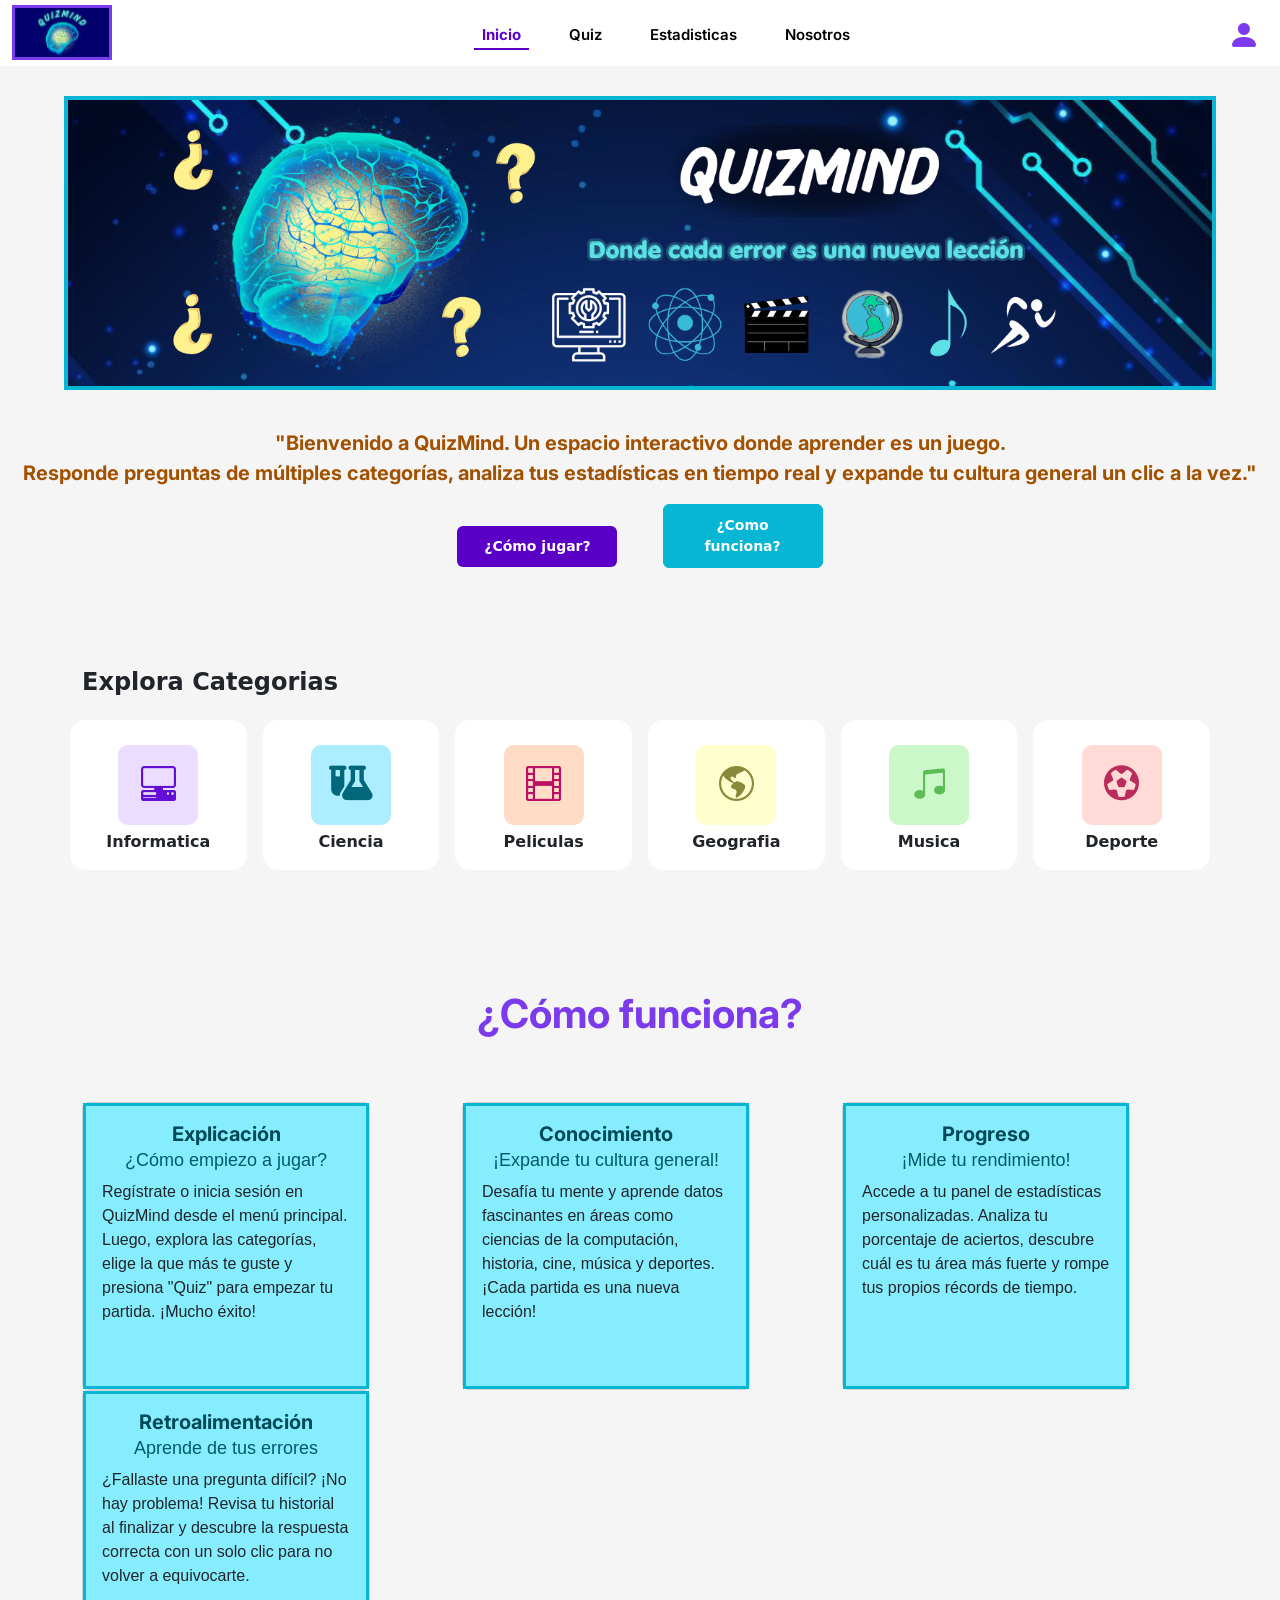
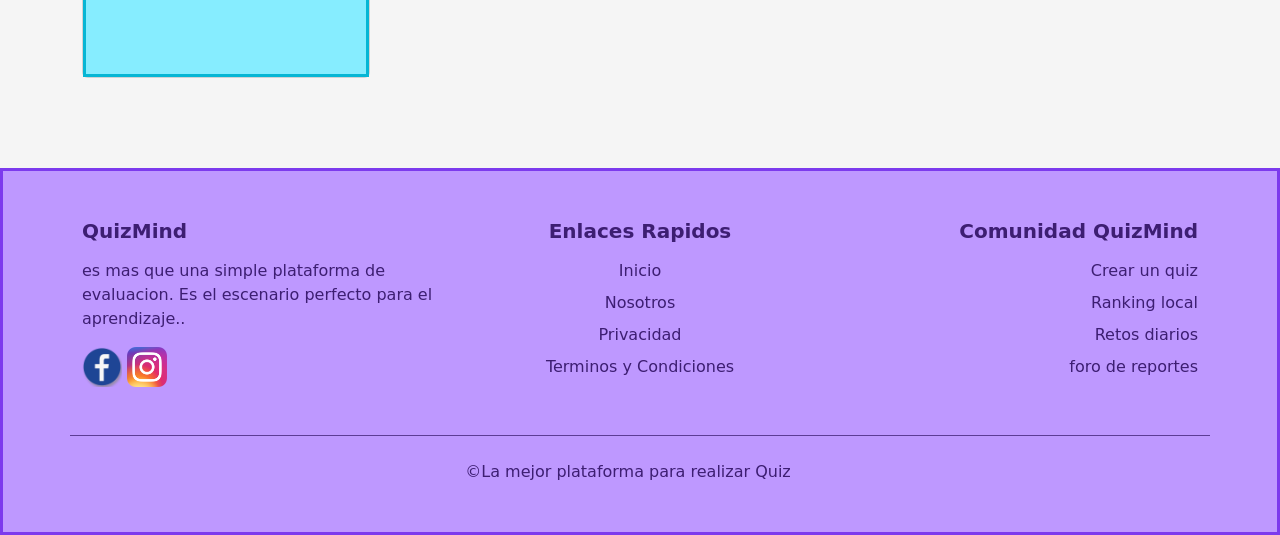
==== commit 59b5c791: "inicio nosotros resposivo completado y sin errores" ====
--- a/index.html
+++ b/index.html
@@ -100,18 +100,18 @@
   <!--banner principal-->
   <div class="container-fluid p-0 m-0 d-flex justify-content-center">
     <div class="row">
-      <div class="col-12">
+      <div class="col-12"> <!--  /Img/Banner Proyecto Quiz Interactivo.png    -->
         <picture>
           <img src="/Img/Banner Proyecto Quiz Interactivo.png" class="img-fluid img-banner mx-auto d-block" alt="Banner de QuizMind">
         </picture>
-        <p class="banner-description">Bienvenido a QuizMind. Un espacio interactivo donde aprender es un juego. </br>Responde preguntas de múltiples categorías, 
-        analiza tus estadísticas en tiempo real y expande tu cultura general un clic a la vez.</p>
+        <p class="banner-description">"Bienvenido a QuizMind. Un espacio interactivo donde aprender es un juego. </br>Responde preguntas de múltiples categorías, 
+        analiza tus estadísticas en tiempo real y expande tu cultura general un clic a la vez."</p>
       </div>
       <div class="col-12 text-center">
-        <button class="btn1">Quiz rapido</button>
+        <button class="btn1" id="botonQuizRapido">¿Cómo jugar?</button>
         <button class="btn2" id="btn-comofunciona">¿Como funciona?</button> 
       </div>
-
+      <div id="contenedorModal"></div>
     </div>
   </div>
   
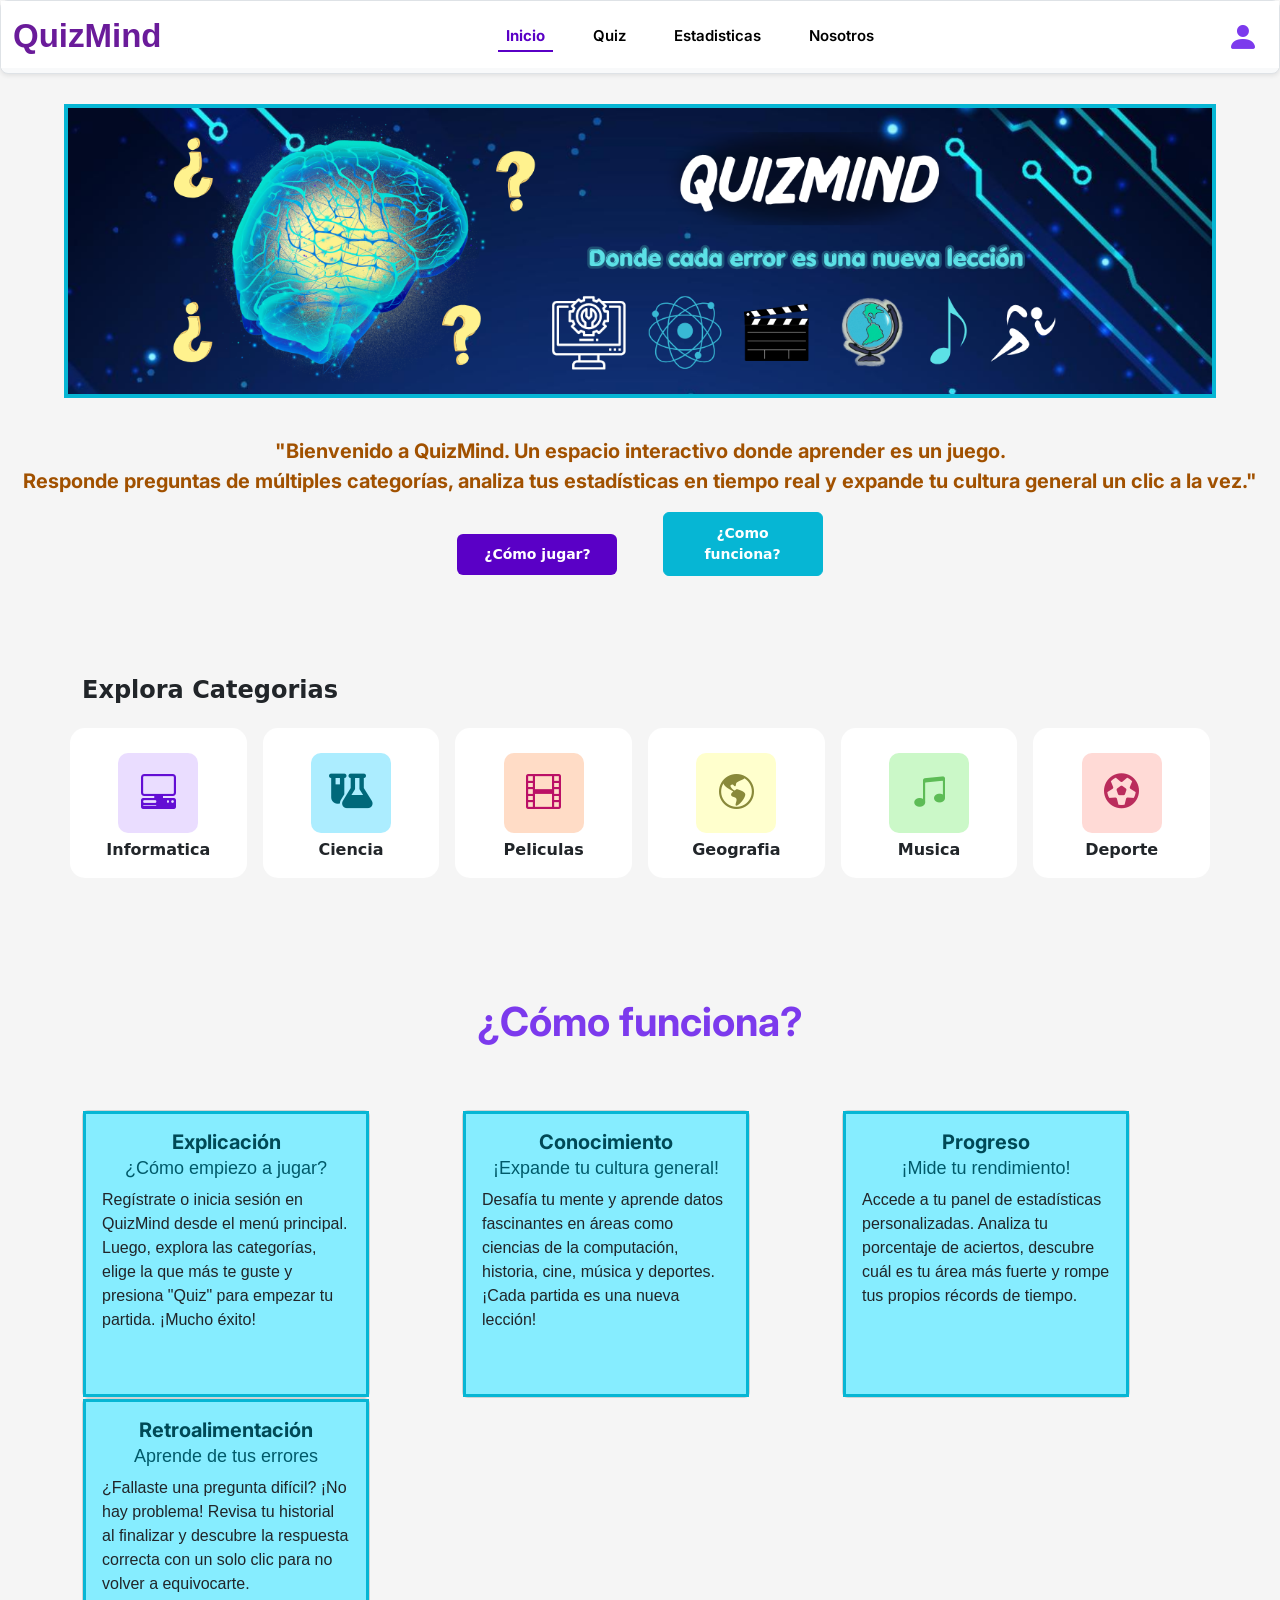
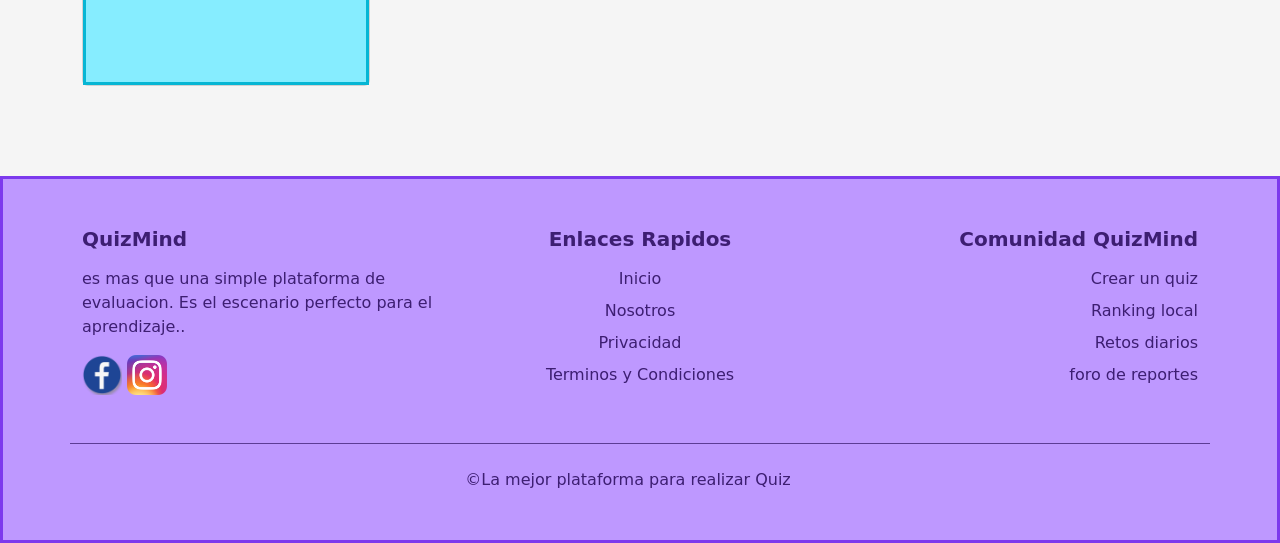
==== commit 1d22f43c: "responsividad terminada y detalles" ====
--- a/index.html
+++ b/index.html
@@ -16,10 +16,10 @@
     <link href="https://fonts.googleapis.com/css2?family=Inter:wght@300;400;600;700&display=swap" rel="stylesheet">
   </head>
 <body>
-  <nav class="navbar navbar-expand-lg bg-body-tertiary p-0">
+  <nav class="navbar navbar-expand-lg bg-body-tertiary p-0 bg-white border rounded-3 shadow-sm">
     <div class="container-fluid barra-navegacion">
       <a class="navbar-brand m-0" href="/index.html" style="z-index: 2;">
-        <img src="/Img/Logo Proyecto Quiz Interactivo.png" alt="Logo de QuizMind" class="logo-navbar">
+        <h1 class="titulo-principal">QuizMind</h1>
       </a>
 
       <button style="background-color: white;" class="navbar-toggler" type="button" data-bs-toggle="collapse" data-bs-target="#navbarSupportedContent" aria-controls="navbarSupportedContent" aria-expanded="false" aria-label="Toggle navigation">
@@ -102,7 +102,8 @@
     <div class="row">
       <div class="col-12"> <!--  /Img/Banner Proyecto Quiz Interactivo.png    -->
         <picture>
-          <img src="/Img/Banner Proyecto Quiz Interactivo.png" class="img-fluid img-banner mx-auto d-block" alt="Banner de QuizMind">
+            <source media="(max-width: 668px)" srcset="/Img/banner-mobile.svg" >
+            <img src="/Img/Banner Proyecto Quiz Interactivo.png" class="img-fluid img-banner mx-auto d-block" alt="Banner de QuizMind">
         </picture>
         <p class="banner-description">"Bienvenido a QuizMind. Un espacio interactivo donde aprender es un juego. </br>Responde preguntas de múltiples categorías, 
         analiza tus estadísticas en tiempo real y expande tu cultura general un clic a la vez."</p>
--- a/Css/style.css
+++ b/Css/style.css
@@ -4,12 +4,20 @@
 }
 .linea div{
     border: 1px solid red;
+}
+.titulo-principal {
+    font-family: 'Montserrat', sans-serif !important;
+    font-weight: 900;
+    color: #6A1B9A; /* Reemplaza esto con el código HEX exacto de ese morado si lo necesitas */
+    font-size: 33px;
+    margin-top: 10px;
 }
 .barra-navegacion{
     background-color: #ffffff;
     font-size: 15px;
     font-family: Inter, sans-serif;
     font-weight: 600;
+    margin-bottom: 5px;
 }
 .texto-color a{
     color: rgb(0, 0, 0) !important;
@@ -615,7 +623,10 @@
     .texto-final{
         text-align: start;
     }
-}
-
-
-
+    /* .img-banner {
+        height: 400px;
+    } */
+}
+
+
+
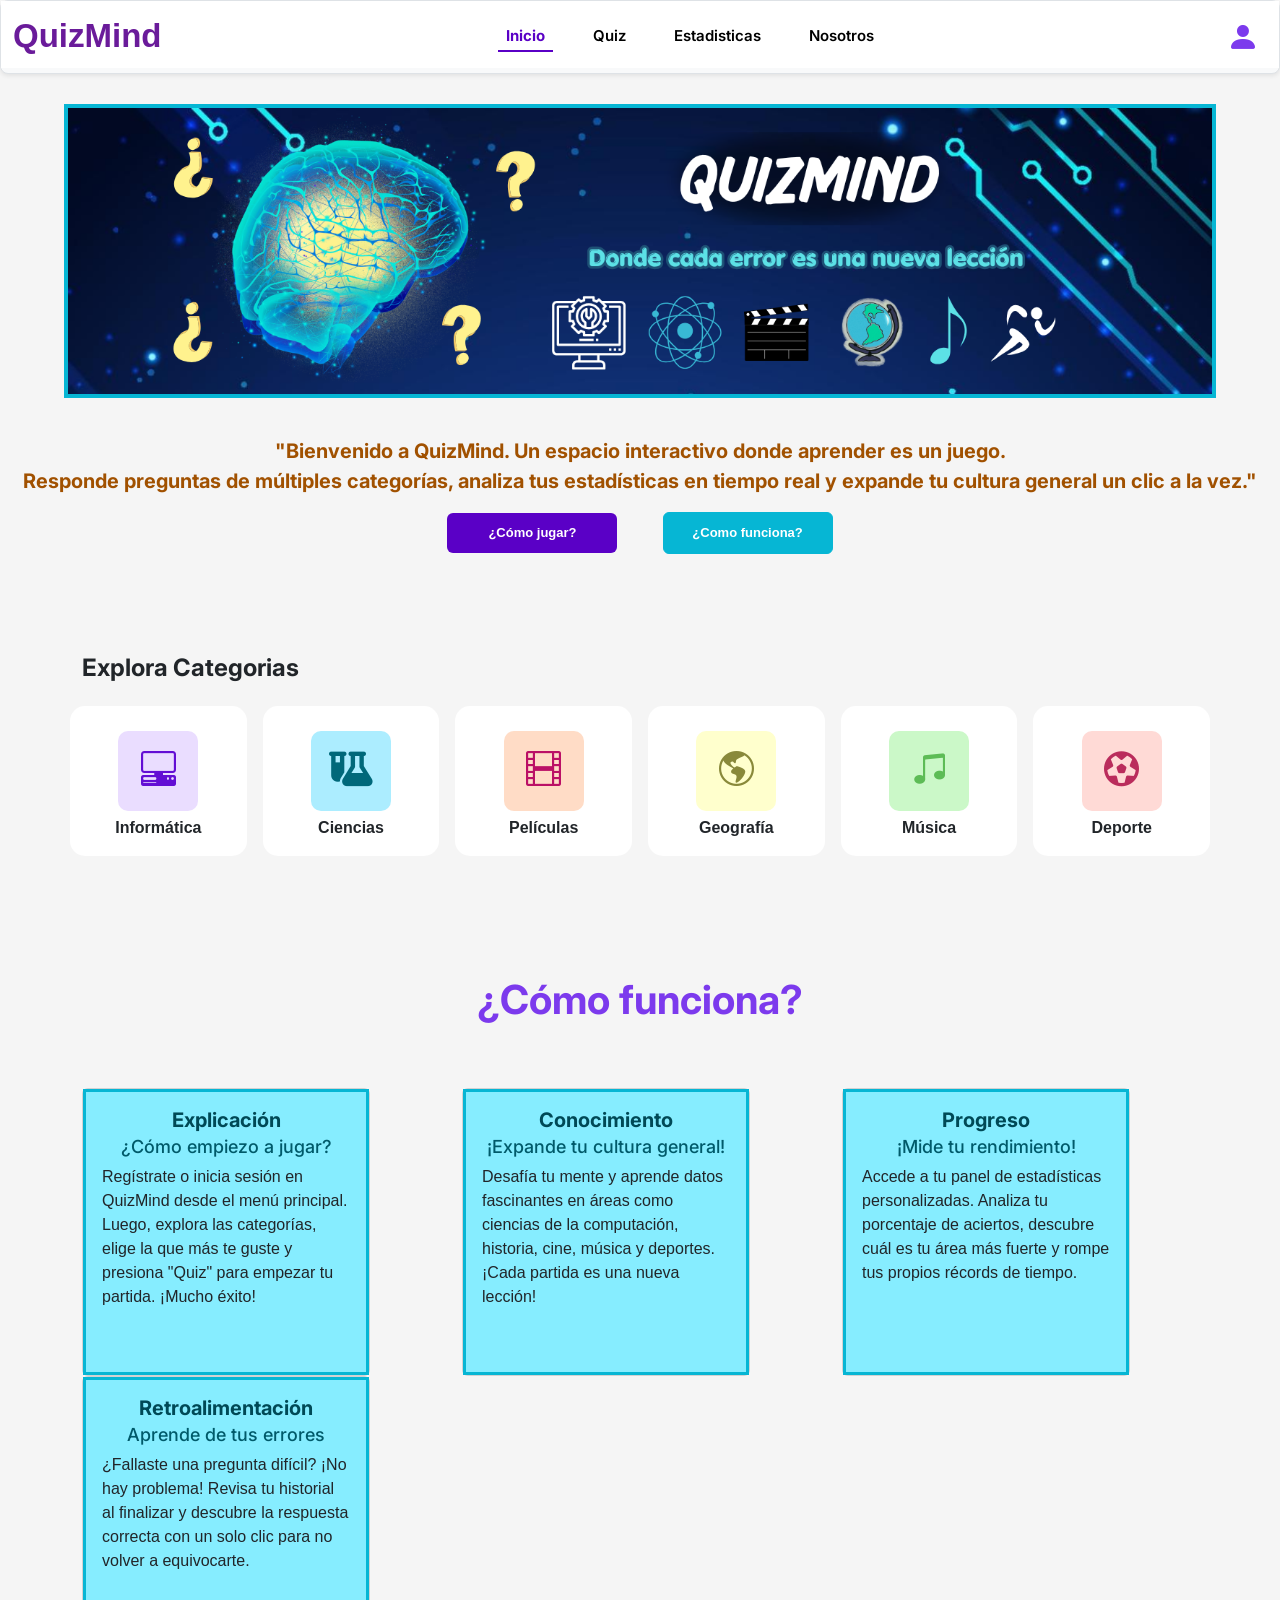
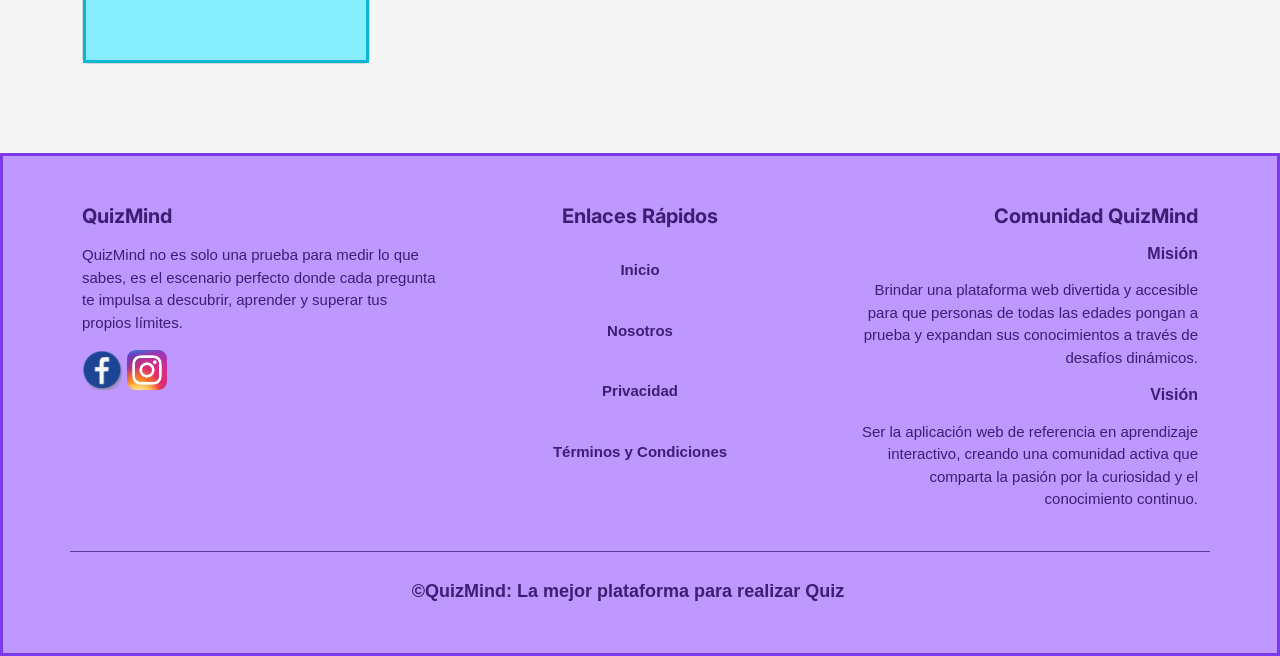
==== commit 409eabb3: "Correccion de errores ortograficos y footer" ====
--- a/index.html
+++ b/index.html
@@ -100,9 +100,9 @@
   <!--banner principal-->
   <div class="container-fluid p-0 m-0 d-flex justify-content-center">
     <div class="row">
-      <div class="col-12"> <!--  /Img/Banner Proyecto Quiz Interactivo.png    -->
+      <div class="col-12"> 
         <picture>
-            <source media="(max-width: 668px)" srcset="/Img/banner-mobile.svg" >
+            <source media="(max-width: 668px)" srcset="/Img/Banner Proyecto Quiz Interactivo.png" >
             <img src="/Img/Banner Proyecto Quiz Interactivo.png" class="img-fluid img-banner mx-auto d-block" alt="Banner de QuizMind">
         </picture>
         <p class="banner-description">"Bienvenido a QuizMind. Un espacio interactivo donde aprender es un juego. </br>Responde preguntas de múltiples categorías, 
@@ -125,7 +125,7 @@
 
   <div class="container" id="seccion-categorias">
     <div id="titulo-categorias">
-      <h4>Explora Categorias</h4>
+      <h4 style="font-family: Inter, sans-serif;">Explora Categorias</h4>
     </div>
     <div class="row row-cols-7 gap-3 text-center columnas-categorias">
 
@@ -135,7 +135,7 @@
             <i class="bi bi-pc-display-horizontal icono-diseño"></i>
           </div>
           <div class="categorias-descripcion">
-            <p class="mb-0">Informatica</p> 
+            <p class="mb-0" style="font-family: Montserrat, sans-serif;">Informática</p> 
           </div>
         </a>
       </div>
@@ -147,7 +147,7 @@
           </div>
 
           <div class="categorias-descripcion">
-            <p>Ciencia</p>
+            <p style="font-family: Montserrat, sans-serif;">Ciencias</p>
           </div>
         </a>
       </div>
@@ -159,7 +159,7 @@
           </div>
 
           <div class="categorias-descripcion">
-            <p>Peliculas</p>
+            <p style="font-family: Montserrat, sans-serif;">Películas</p>
           </div>
         </a>
       </div>
@@ -171,7 +171,7 @@
           </div>
 
           <div class="categorias-descripcion">
-            <p>Geografia</p>
+            <p style="font-family: Montserrat, sans-serif;">Geografía</p>
           </div>
         </a>
       </div>
@@ -183,7 +183,7 @@
           </div>
 
           <div class="categorias-descripcion">
-            <p>Musica</p>
+            <p style="font-family: Montserrat, sans-serif;">Música</p>
           </div>
         </a>
       </div>
@@ -195,7 +195,7 @@
           </div>
 
           <div class="categorias-descripcion">
-            <p>Deporte</p>
+            <p style="font-family: Montserrat, sans-serif;">Deporte</p>
           </div>
         </a>
       </div>
@@ -266,8 +266,9 @@
     <div class="row g-4 contenido-footer">
       <!-- Company Info -->
       <div class="col col-lg-4">
-        <h5 class="fw-bold mb-3"> QuizMind </h5>
-        <p>es mas que una simple plataforma de evaluacion. Es el escenario perfecto para el aprendizaje..</p>
+        <h5 class="fw-bold mb-3 title-1">QuizMind</h5>
+        <p class="text-1">QuizMind no es solo una prueba para medir lo que sabes, es el escenario perfecto donde 
+          cada pregunta te impulsa a descubrir, aprender y superar tus propios límites.</p>
         <img src="/Img/logo-facebook-sin_fondo.png" alt="img" style="width: 40px;">
         <img src="/Img/logo-ig-sin_fondo.png" alt="img" style="width: 40px;">
       </div>
@@ -276,32 +277,32 @@
       
 
       <div class="col-lg-4 col-md-3 mb-3 texto-centreado">
-          <h5 class="fw-bold mb-3">Enlaces Rapidos</h5>
-          <ul class="list-unstyled">
-          <li class="mb-2"><a href="#" class="footer-link link">Inicio</a></li>
-          <li class="mb-2"><a href="#" class="footer-link link">Nosotros</a></li>
-          <li class="mb-2"><a href="#" class="footer-link link">Privacidad</a></li>
-          <li class="mb-2"><a href="#" class="footer-link link">Terminos y Condiciones</a></li>
+          <h5 class="fw-bold mb-3 title-2">Enlaces Rápidos</h5>
+          <ul class="list-unstyled links-footer">
+            <li class="mb-2"><a href="index.html" class="footer-link link">Inicio</a></li>
+            <li class="mb-2"><a href="nosotros.html" class="footer-link link">Nosotros</a></li>
+            <li class="mb-2"><a href="#" class="footer-link link">Privacidad</a></li>
+            <li class="mb-2"><a href="#" class="footer-link link">Términos y Condiciones</a></li>
         </ul>
       </div>
 
       <!-- Newsletter -->
       <div class="col-lg-4 col-md-4 texto-final">
-        <h5 class="fw-bold mb-3">Comunidad QuizMind</h5>
-        <ul class="list-unstyled">
-          <li class="mb-2"><a href="#" class="footer-link link">Crear un quiz</a></li>
-          <li class="mb-2"><a href="#" class="footer-link link">Ranking local</a></li>
-          <li class="mb-2"><a href="#" class="footer-link link">Retos diarios</a></li>
-          <li class="mb-2"><a href="#" class="footer-link link">foro de reportes</a></li>
-        </ul>
-      </div>
-
-    <hr class="my-4 opacity-75">
+        <h5 class="fw-bold mb-3 title-3">Comunidad QuizMind</h5>
+        <h6 class="fw-bold mb-3 title-mision-vision">Misión</h6>
+        <p class="text-mision-vision">Brindar una plataforma web divertida y accesible para que personas de todas las edades pongan a prueba y 
+          expandan sus conocimientos a través de desafíos dinámicos.</p>
+        <h6 class="fw-bold mb-3 title-mision-vision">Visión</h6>
+        <p class="text-mision-vision">Ser la aplicación web de referencia en aprendizaje interactivo, creando una comunidad activa que comparta la 
+          pasión por la curiosidad y el conocimiento continuo.</p>
+      </div>
+
+    <hr class="opacity-75">
 
     <!-- Copyright -->
     <div class="row">
             <div class="col-md-12 text-center">
-                <p class="mb-0">&copy;La mejor plataforma para realizar Quiz</p>
+                <p class="mb-0 mensaje-final-footer">&copy;QuizMind: La mejor plataforma para realizar Quiz</p>
             </div>
     </div>
   </div>
--- a/Css/style.css
+++ b/Css/style.css
@@ -85,11 +85,12 @@
 
 .btn1, .btn2 {
     padding: 10px 22px; 
-    font-size: 14px;
+    font-size: 13px;
     font-weight: 600; 
     border: none;
     border-radius: 6px; 
-    width: 160px;
+    width: 170px;
+    font-family: Montserrat, sans-serif;
 }
 .btn1 {
     background-color: #5A00C6; 
@@ -360,18 +361,14 @@
     color: #004956;
 }
 .card-subtitle{
-    font-family: Arial, Helvetica, sans-serif;
+    font-family: Inter, sans-serif;
     text-align: center;
     color: #005a6a;
     font-size: 18px;
 }
 .card-text{
-    font-family: Arial, Helvetica, sans-serif;
-}
-
-
-
-
+    font-family: Montserrat, sans-serif;
+}
 /*diseño footer*/
 footer{
     margin-top: 7%;
@@ -428,12 +425,6 @@
     font-size: 18px;
 }
 
-
-
-
-
-
-
 .ocultar_categorias_quiz{
     display: none !important;
 }
@@ -441,8 +432,6 @@
 .seccion-categoria{
     cursor: pointer; /*para cambiar el cursor del puntero a tipo link*/
 }
-
-
 
 /*diseño para la parte de resumen de resultados del quiz*/
 .results {
@@ -463,114 +452,6 @@
 .ocultar-circulo-cargando{
     display: none;
 }
-
-
-.img-quiz{
-    width: 70%;
-    margin-top: 2%;
-    margin-bottom: 3%;
-    margin-left: 15%;
-    border: 3px solid #7C3AED;
-}
-.category-title{
-    margin-left: 9%;
-    font-family: Arial, Helvetica, sans-serif;
-    font-size: 20px;
-    font-weight: bold;
-    color: #A15100;
-}
-.question-title{
-    text-align: left;
-    margin-left: 9%;
-    margin-top: 2%;
-    color: #7C3AED;
-    font-size: 20px;
-    font-weight: bold;
-}
-.alternativa-a{
-    background-color: #06B6D4; 
-    color: #333;
-    border: 1px solid #06B6D4; 
-    margin-top: 3%;
-    width: 20%;
-    font-size: 18px;
-    padding: 10px 22px; 
-}
-.alternativa-a:hover{
-    background-color: #A15100;
-    color: white;
-}
-.alternativa-b{
-    background-color: #06B6D4; 
-    color: #333;
-    border: 1px solid #06B6D4; 
-    margin-top: 3%;
-    margin-left: 5%;
-    width: 20%;
-    font-size: 18px;
-    padding: 10px 22px; 
-}
-.alternativa-b:hover{
-    background-color: #A15100;
-    color: white;
-}
-.alternativa-c{
-    background-color: #06B6D4; 
-    color: #333;
-    border: 1px solid #06B6D4; 
-    margin-top: 3%;
-    width: 20%;
-    font-size: 18px;
-    padding: 10px 22px; 
-
-}
-.alternativa-c:hover{
-    background-color: #A15100;
-    color: white;
-}
-.alternativa-d{
-    background-color: #06B6D4; 
-    color: #333;
-    border: 1px solid #06B6D4; 
-    margin-top: 3%;
-    margin-left: 5%;
-    width: 20%;
-    font-size: 18px;
-    padding: 10px 22px; 
-}
-.alternativa-d:hover{
-    background-color: #A15100;
-    color: white;
-}
-.saltar{
-    padding: 10px 22px; 
-    font-size: 14px;
-    font-weight: 600; 
-    border: none;
-    width: 160px;
-    margin-left: 485px;
-    margin-top: 3%;
-    background-color: #7C3AED;
-    margin-left: 39%;
-}
-.saltar:hover{
-    background-color: #06B6D4;;
-    color: #333;
-}
-.siguiente{
-    padding: 10px 22px; 
-    font-size: 14px;
-    font-weight: 600; 
-    border: none;
-    width: 160px;
-    margin-top: 3%;
-    background-color: #7C3AED; 
-}
-.siguiente:hover{
-    background-color: #06B6D4;;
-    color: #333;
-}
-
 
 .gradient-footer {
     background-color: #be98ff;
@@ -600,7 +481,46 @@
 .texto-centreado{
     text-align: center;
 }
-
+/*Diseño footer*/
+.title-1{
+    text-align: left;
+    font-family: Inter, sans-serif;
+}
+.text-1{
+    text-align: left;
+    font-family: Montserrat, sans-serif;
+    font-size: 15px;
+}
+.title-2{
+    text-align: center;
+    font-family: Inter, sans-serif;
+}
+.links-footer{
+    font-family: Montserrat, sans-serif;
+    font-size: 15px;
+}
+.links-footer > *{
+    padding: 15px;
+}
+.title-3{
+    text-align: right;
+    font-family: Inter, sans-serif;
+}
+.title-mision-vision{
+    text-align: right;
+    font-family: Montserrat, sans-serif;
+}
+.text-mision-vision{
+    text-align: right;
+    font-family: Montserrat, sans-serif;
+    font-size: 15px;
+}
+.mensaje-final-footer{
+    font-family: Montserrat, sans-serif;
+    font-size: 18px;
+    font-weight: bold;
+    margin-top: 10px;
+}
 @media (max-width: 576px){
     .columnas-categorias{
         display: grid;
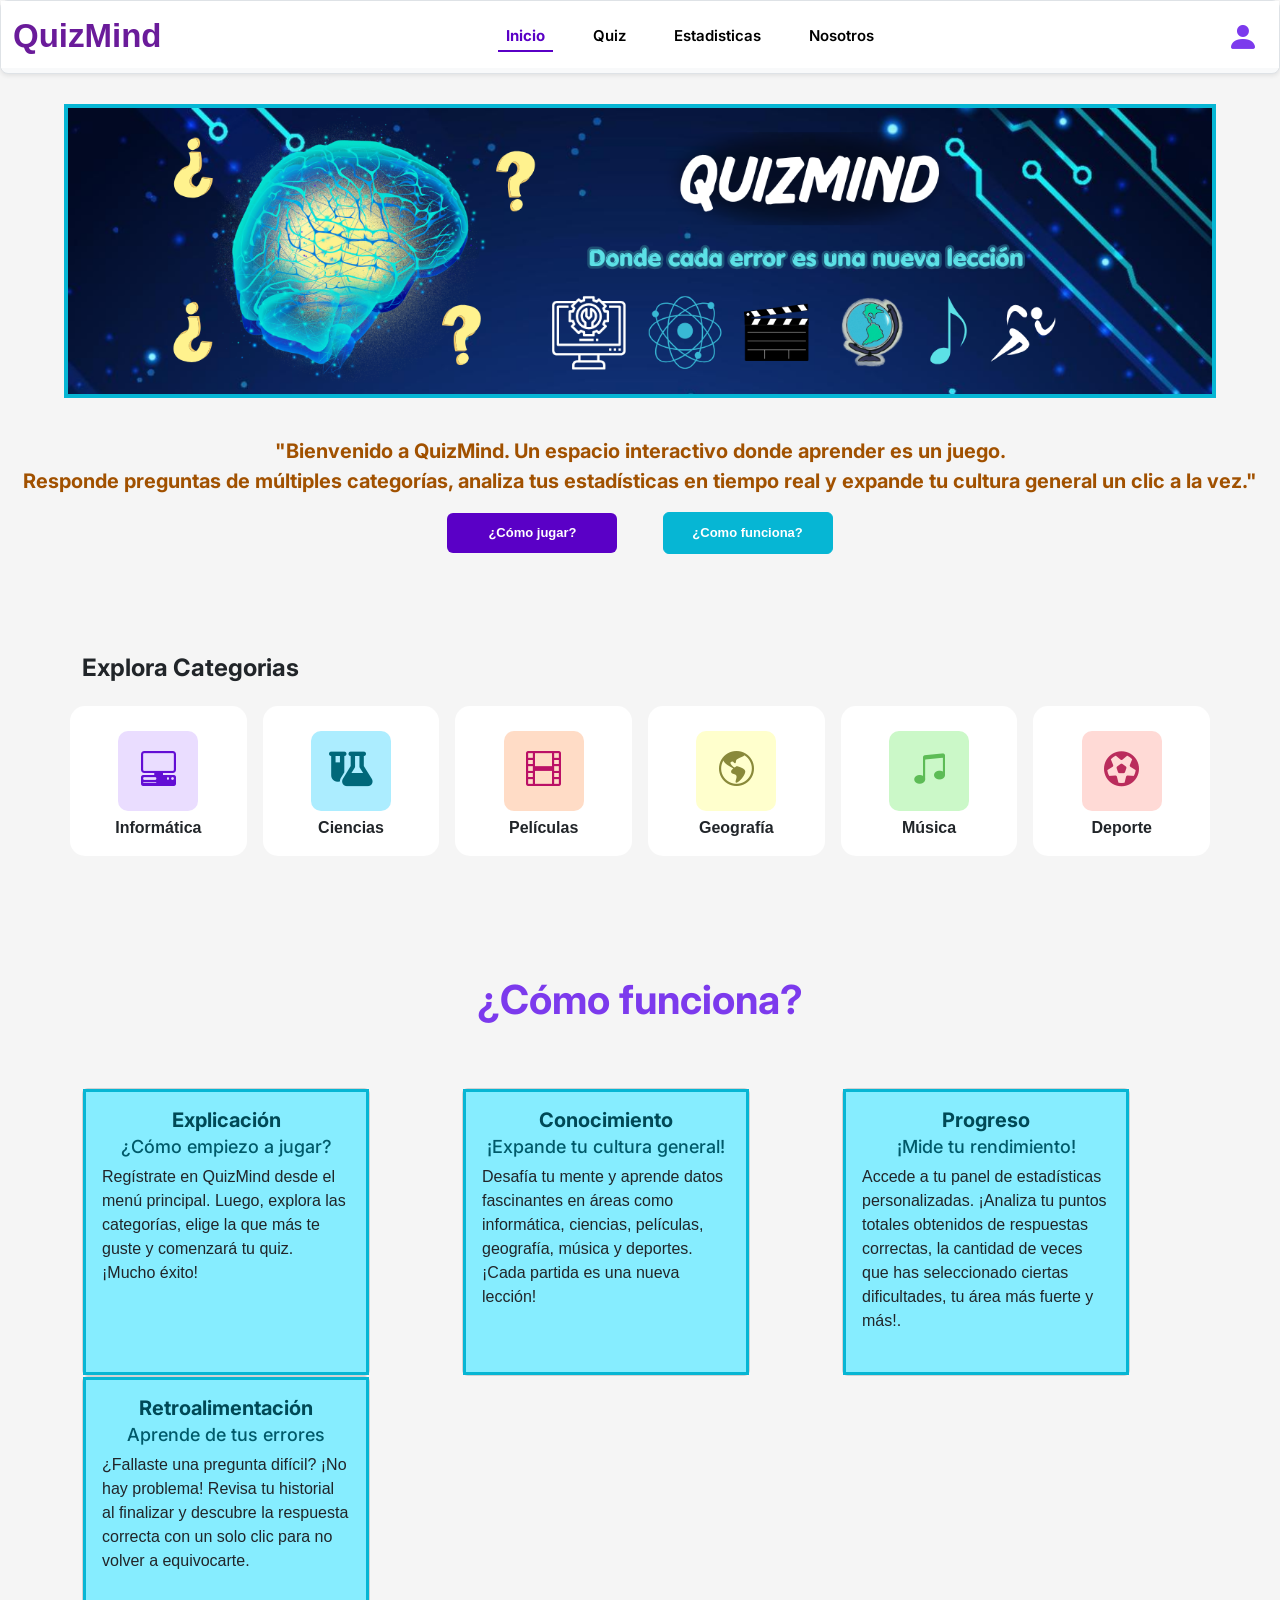
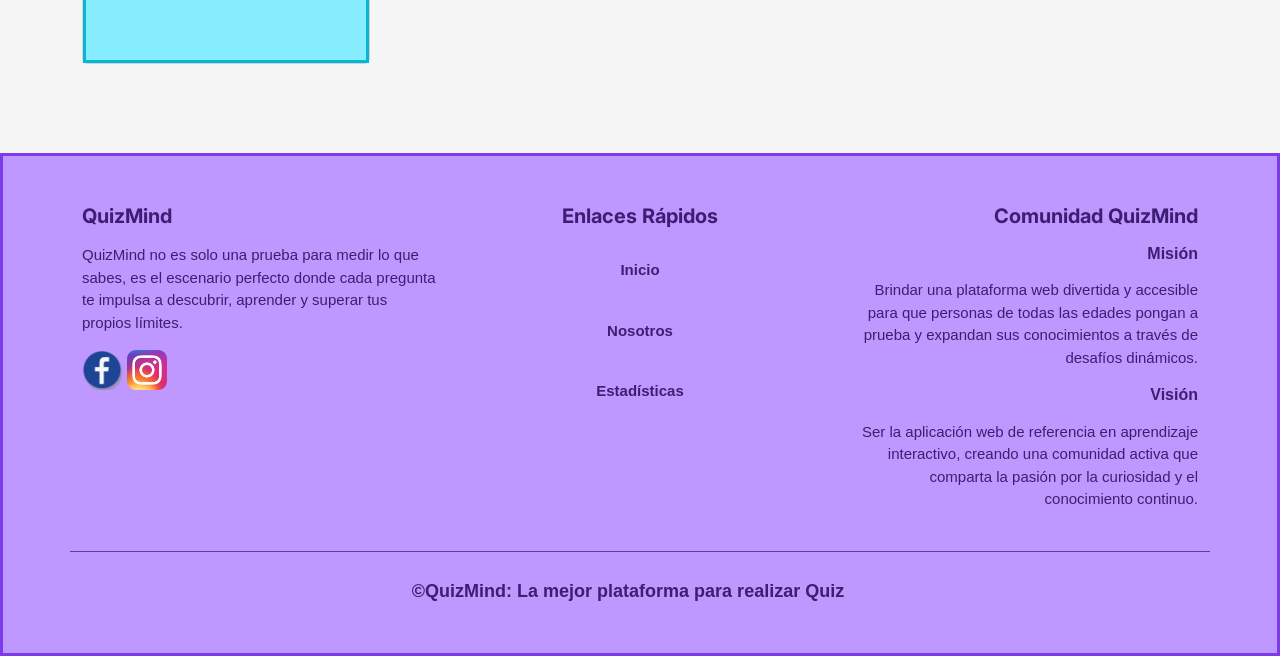
==== commit 4b028331: "Detalles finales listos" ====
--- a/index.html
+++ b/index.html
@@ -9,13 +9,15 @@
 
     <link rel="stylesheet" href="https://cdn.jsdelivr.net/npm/bootstrap-icons@1.11.3/font/bootstrap-icons.min.css">
     <link rel="stylesheet" href="https://cdnjs.cloudflare.com/ajax/libs/font-awesome/6.5.2/css/all.min.css" />
+
+    <link href="https://fonts.googleapis.com/css2?family=Inter:wght@300;400;600;700&display=swap" rel="stylesheet">
     <link href="https://fonts.googleapis.com/css2?family=Montserrat:wght@400;500;600;700&display=swap" rel="stylesheet">
 
     <link rel="preconnect" href="https://fonts.googleapis.com">
     <link rel="preconnect" href="https://fonts.gstatic.com" crossorigin>
-    <link href="https://fonts.googleapis.com/css2?family=Inter:wght@300;400;600;700&display=swap" rel="stylesheet">
   </head>
 <body>
+  <!--Barra de navegación-->
   <nav class="navbar navbar-expand-lg bg-body-tertiary p-0 bg-white border rounded-3 shadow-sm">
     <div class="container-fluid barra-navegacion">
       <a class="navbar-brand m-0" href="/index.html" style="z-index: 2;">
@@ -62,10 +64,8 @@
       </div>
     </div>
   </nav>
-  
-  <!--secciones modal:  -->
-
-  <!--modal login: -->
+
+  <!--Modal login: -->
   <div class="modal fade " id="modalComentarios" tabindex="-1" aria-labelledby="modalComentariosLabel" aria-hidden="true">
     <div class="modal-dialog">
       <div class="modal-content text-dark">
@@ -95,14 +95,15 @@
       </div>
     </div>
   </div>
-
-
-  <!--banner principal-->
+  <!--Contenedor para eliminar la cuenta-->
+  <div id="contenedorModalEliminar"></div>
+
+  <!--Banner-->
   <div class="container-fluid p-0 m-0 d-flex justify-content-center">
     <div class="row">
       <div class="col-12"> 
         <picture>
-            <source media="(max-width: 668px)" srcset="/Img/Banner Proyecto Quiz Interactivo.png" >
+            <source media="(max-width: 668px)" srcset="/Img/Banner Proyecto Quiz Interactivo.png">
             <img src="/Img/Banner Proyecto Quiz Interactivo.png" class="img-fluid img-banner mx-auto d-block" alt="Banner de QuizMind">
         </picture>
         <p class="banner-description">"Bienvenido a QuizMind. Un espacio interactivo donde aprender es un juego. </br>Responde preguntas de múltiples categorías, 
@@ -115,13 +116,10 @@
       <div id="contenedorModal"></div>
     </div>
   </div>
-  
-  <div class="seccion-alerta" id="alerta">
-    
-  </div>
-
-
-<!--seccion de categorias-->
+  <!--Contenedor para el mensaje al crearse una cuenta-->
+  <div class="seccion-alerta" id="alerta"></div>
+
+  <!--Sección de categorias-->
 
   <div class="container" id="seccion-categorias">
     <div id="titulo-categorias">
@@ -203,50 +201,49 @@
     </div>
   </div>
 
-
+  <!--Contenedor para el Modal de Selección de Dificultad-->
   <div id="contenedorModalDificultad"></div>
 
-
   <br><br><br><br><br>
 
-<!--seccion como funciona: 4 tarjetas-->
+  <!--Sección Como funciona-->
 <h1>¿Cómo funciona?</h1>
 <div class="container">
   <div class="row contenido-tarjeta">
-    <div class="col"> <!--tarjeta 1-->
+    <div class="col"> 
       <div class="card"> 
         <div class="card-body">
           <h5 class="card-title">Explicación</h5>
           <h6 class="card-subtitle mb-2">¿Cómo empiezo a jugar?</h6>
-          <p class="card-text">Regístrate o inicia sesión en QuizMind desde el menú principal. 
-            Luego, explora las categorías, elige la que más te guste y presiona "Quiz" para empezar tu partida. ¡Mucho éxito!
+          <p class="card-text">Regístrate en QuizMind desde el menú principal. 
+            Luego, explora las categorías, elige la que más te guste y comenzará tu quiz. ¡Mucho éxito!
           </p>
         </div>
       </div>
     </div>
-    <div class="col"> <!--tarjeta 2-->
+    <div class="col">
       <div class="card"> 
         <div class="card-body">
           <h5 class="card-title">Conocimiento</h5>
           <h6 class="card-subtitle mb-2">¡Expande tu cultura general!</h6>
-          <p class="card-text">Desafía tu mente y aprende datos fascinantes en áreas como ciencias de la computación, historia, cine, música y deportes. 
+          <p class="card-text">Desafía tu mente y aprende datos fascinantes en áreas como informática, ciencias, películas, geografía, música y deportes. 
             ¡Cada partida es una nueva lección!
           </p>
         </div>
       </div>
     </div>
-    <div class="col"> <!--tarjeta 3-->
+    <div class="col">
       <div class="card"> 
         <div class="card-body">
           <h5 class="card-title">Progreso</h5>
           <h6 class="card-subtitle mb-2">¡Mide tu rendimiento!</h6>
-          <p class="card-text">Accede a tu panel de estadísticas personalizadas. Analiza tu porcentaje de aciertos, descubre cuál es tu área más fuerte 
-            y rompe tus propios récords de tiempo.
+          <p class="card-text">Accede a tu panel de estadísticas personalizadas. ¡Analiza tu puntos totales obtenidos de respuestas correctas, 
+            la cantidad de veces que has seleccionado ciertas dificultades, tu área más fuerte y más!.
           </p>
         </div>
       </div>
     </div>
-    <div class="col"> <!--tarjeta 4-->
+    <div class="col">
       <div class="card">
         <div class="card-body">
           <h5 class="card-title">Retroalimentación</h5>
@@ -259,12 +256,12 @@
     </div>
   </div>
 </div>
-<!--pie de pagina-->
-
-<footer class="gradient-footer text-white py-5 ">
+
+<!--Footer-->
+<footer class="gradient-footer text-white py-5">
   <div class="container">
     <div class="row g-4 contenido-footer">
-      <!-- Company Info -->
+
       <div class="col col-lg-4">
         <h5 class="fw-bold mb-3 title-1">QuizMind</h5>
         <p class="text-1">QuizMind no es solo una prueba para medir lo que sabes, es el escenario perfecto donde 
@@ -273,20 +270,15 @@
         <img src="/Img/logo-ig-sin_fondo.png" alt="img" style="width: 40px;">
       </div>
 
-      <!-- Quick Links -->
-      
-
       <div class="col-lg-4 col-md-3 mb-3 texto-centreado">
           <h5 class="fw-bold mb-3 title-2">Enlaces Rápidos</h5>
           <ul class="list-unstyled links-footer">
             <li class="mb-2"><a href="index.html" class="footer-link link">Inicio</a></li>
             <li class="mb-2"><a href="nosotros.html" class="footer-link link">Nosotros</a></li>
-            <li class="mb-2"><a href="#" class="footer-link link">Privacidad</a></li>
-            <li class="mb-2"><a href="#" class="footer-link link">Términos y Condiciones</a></li>
+            <li class="mb-2"><a href="estadisticas.html" class="footer-link link">Estadísticas</a></li>
         </ul>
       </div>
 
-      <!-- Newsletter -->
       <div class="col-lg-4 col-md-4 texto-final">
         <h5 class="fw-bold mb-3 title-3">Comunidad QuizMind</h5>
         <h6 class="fw-bold mb-3 title-mision-vision">Misión</h6>
@@ -299,7 +291,6 @@
 
     <hr class="opacity-75">
 
-    <!-- Copyright -->
     <div class="row">
             <div class="col-md-12 text-center">
                 <p class="mb-0 mensaje-final-footer">&copy;QuizMind: La mejor plataforma para realizar Quiz</p>
@@ -307,9 +298,8 @@
     </div>
   </div>
 </footer>
-
+  <!--Conexión a bootstrap y js-->
   <script src="https://cdn.jsdelivr.net/npm/bootstrap@5.3.8/dist/js/bootstrap.bundle.min.js" integrity="sha384-FKyoEForCGlyvwx9Hj09JcYn3nv7wiPVlz7YYwJrWVcXK/BmnVDxM+D2scQbITxI" crossorigin="anonymous"></script>
-
   <script src="/Js/main.js"></script>
 </body>
 </html>
--- a/Css/style.css
+++ b/Css/style.css
@@ -1,14 +1,14 @@
-
-body{   /*texto para ver si se subio*/
+body{ 
     background-color: #F5F5F5;
 }
+/*Diseño barra de navegación*/
 .linea div{
     border: 1px solid red;
 }
 .titulo-principal {
     font-family: 'Montserrat', sans-serif !important;
     font-weight: 900;
-    color: #6A1B9A; /* Reemplaza esto con el código HEX exacto de ese morado si lo necesitas */
+    color: #6A1B9A; 
     font-size: 33px;
     margin-top: 10px;
 }
@@ -26,15 +26,14 @@
     --bs-nav-underline-border-color: #5A00C6 !important; 
     color: #5A00C6 !important; 
 }
-/* Cambia el color de la línea en la pestaña que está activa (Active) */
 .nav-underline .nav-link.active {
     --bs-nav-underline-border-color: #5A00C6 !important; 
     color: #5A00C6 !important; 
 }
-/* Reduce la separación entre el texto y la línea de nav-underline */
 .navbar-nav .nav-link {
     padding-bottom: 2px; 
 }
+/*Diseño Login*/
 .logo-navbar{
     width: 100px; 
     height: 55px; 
@@ -42,7 +41,6 @@
     border: 3px solid #7C3AED;
     margin-bottom: 1px;
 }
-/*icono login*/
 .i-login{
     color:#7C3AED;
 }
@@ -64,15 +62,33 @@
 .desactivador-de-alerta{
     display: none !important;
 }
-
-/*img del banner*/
+/*Diseño boton eliminar usuario*/
+.btn-eliminar-usuario{
+    padding: 10px 22px; 
+    font-size: 14px;
+    font-weight: 600; 
+    border: none;
+    width: 160px;
+    margin-top: 3%;
+    background-color: #A15100; 
+}
+.title-eliminar-usuario{
+    font-size: 20px;
+    font-weight: 600; 
+    font-family: Inter, sans-serif;
+}
+.subtitle-eliminar-usuario{
+    font-size: 18px;
+    font-weight: 600; 
+    font-family: Montserrat, sans-serif;
+}
+/*Diseño de banner*/
 .img-banner{
     width: 90%;
     margin-top: 30px;
     margin-left: 80px;
     border: 4px solid #06B6D4;
 }
-/*breve descripcion bajo el banner*/
 .banner-description{
     text-align: center;
     margin-top: 3%;
@@ -81,8 +97,6 @@
     font-weight: bold;
     color:#A15100;
 }
-/*diseno de botones bajo el banner*/
-
 .btn1, .btn2 {
     padding: 10px 22px; 
     font-size: 13px;
@@ -110,10 +124,7 @@
     transform: translateY(-5px);
 }
 
-/* aca termina */
-
-/* col-categoria */
-/*diseño modal de quiz rapido */
+/*Diseño modal de quiz rapido*/
 .titulo-modal-btn{
     text-align: center;
     font-family: Inter, sans-serif;
@@ -369,7 +380,7 @@
 .card-text{
     font-family: Montserrat, sans-serif;
 }
-/*diseño footer*/
+/*Diseño footer AÑADIR*/
 footer{
     margin-top: 7%;
     background-color: #be98ff;
@@ -394,7 +405,7 @@
     font-family: Arial, Helvetica, sans-serif;
     font-size: 18px;
     font-weight: bold;
-}
+} /*HASTA AQUI*/
 .rrss{
     justify-content: center;
     align-items: center;
@@ -430,10 +441,9 @@
 }
 
 .seccion-categoria{
-    cursor: pointer; /*para cambiar el cursor del puntero a tipo link*/
-}
-
-/*diseño para la parte de resumen de resultados del quiz*/
+    cursor: pointer; 
+}
+/*Diseño para la parte de resumen de resultados del quiz*/
 .results {
     text-align: center;
 }
@@ -452,7 +462,7 @@
 .ocultar-circulo-cargando{
     display: none;
 }
-
+/* Diseño footer */
 .gradient-footer {
     background-color: #be98ff;
     color: #3d1e72 !important;
@@ -481,7 +491,6 @@
 .texto-centreado{
     text-align: center;
 }
-/*Diseño footer*/
 .title-1{
     text-align: left;
     font-family: Inter, sans-serif;
@@ -520,7 +529,8 @@
     font-size: 18px;
     font-weight: bold;
     margin-top: 10px;
-}
+} 
+/* Responsividad */
 @media (max-width: 576px){
     .columnas-categorias{
         display: grid;
@@ -543,10 +553,7 @@
     .texto-final{
         text-align: start;
     }
-    /* .img-banner {
-        height: 400px;
-    } */
-}
-
-
-
+}
+
+
+
